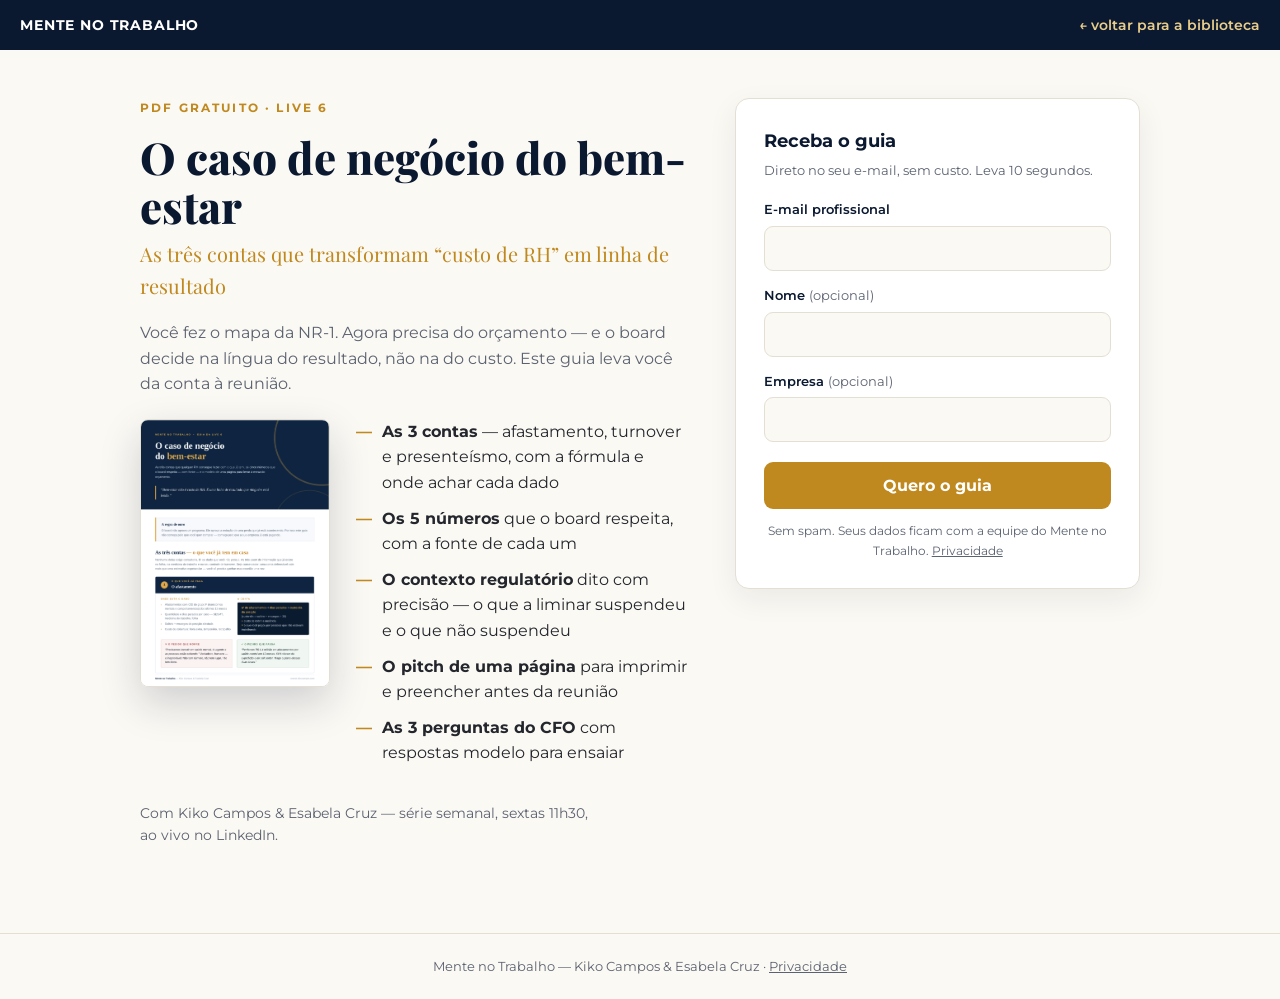
==== captura-caso-de-negocio.html @ 942456e1 "Biblioteca: guia do caso de negocio + trilhas por persona + rastreio por material" ====
<!doctype html>
<html lang="pt-BR">
<head>
<meta charset="utf-8">
<!-- Google Analytics 4 + Consent Mode (LGPD) — ecossistema kikocampos.com -->
<script async src="https://www.googletagmanager.com/gtag/js?id=G-RD1P3CKLSE"></script>
<script>
  window.dataLayer = window.dataLayer || [];
  function gtag(){dataLayer.push(arguments);}
  gtag('js', new Date());
  gtag('consent', 'default', { 'analytics_storage': 'denied' });
  if (document.cookie.indexOf('kc_cookie=accepted') > -1) {
    gtag('consent', 'update', { 'analytics_storage': 'granted' });
  }
  gtag('config', 'G-RD1P3CKLSE', {
    'linker': { 'domains': ['kikocampos.com', 'mente.kikocampos.com', 'jovens.kikocampos.com'] }
  });
</script>
<meta name="viewport" content="width=device-width, initial-scale=1">
<title>O caso de negócio do bem-estar · Mente no Trabalho</title>
<meta name="description" content="As três contas que qualquer RH consegue fazer, os cinco números que o board respeita — com fonte — e o modelo de uma página para levar à mesa do orçamento.">
<meta property="og:title" content="O caso de negócio do bem-estar — as 3 contas que o board respeita">
<meta property="og:description" content="As três contas que qualquer RH consegue fazer com o que já tem, os cinco números com fonte e o pitch de uma página para a reunião de orçamento.">
<meta property="og:image" content="https://mente.kikocampos.com/capa-guia-caso-de-negocio.png">
<meta property="og:url" content="https://mente.kikocampos.com/captura-caso-de-negocio.html">
<link rel="preconnect" href="https://fonts.googleapis.com">
<link rel="preconnect" href="https://fonts.gstatic.com" crossorigin>
<link href="https://fonts.googleapis.com/css2?family=Montserrat:wght@400;600;700&family=Playfair+Display:wght@700;800&display=swap" rel="stylesheet">
<style>
  :root{
    --navy:#0A1830; --navy2:#16294a; --amber:#C0891F; --amber-l:#E9CD8B;
    --paper:#FBF9F4; --ink:#23262C; --grey:#5b6270; --line:#E4DFD3;
  }
  *{margin:0;padding:0;box-sizing:border-box}
  body{background:var(--paper);color:var(--ink);font-family:'Montserrat',-apple-system,Segoe UI,Roboto,sans-serif;line-height:1.6}
  .top{background:var(--navy);color:#fff;padding:14px 20px;display:flex;justify-content:space-between;align-items:center}
  .top a{color:var(--amber-l);text-decoration:none;font-size:14px;font-weight:600}
  .brand{font-weight:700;letter-spacing:.06em;font-size:14px}
  .wrap{max-width:1040px;margin:0 auto;padding:48px 20px 64px;display:grid;grid-template-columns:1.15fr .85fr;gap:48px}
  @media(max-width:820px){.wrap{grid-template-columns:1fr;padding-top:32px}}
  .kicker{color:var(--amber);font-weight:700;font-size:12px;letter-spacing:.18em;text-transform:uppercase;margin-bottom:14px}
  h1{font-family:'Playfair Display',Georgia,serif;font-weight:800;font-size:clamp(30px,4.5vw,44px);line-height:1.12;color:var(--navy);margin-bottom:8px}
  .sub{font-family:'Playfair Display',serif;font-size:20px;color:var(--amber);margin-bottom:18px}
  .desc{color:var(--grey);margin-bottom:22px;max-width:52ch}
  .capa{display:flex;gap:26px;align-items:flex-start;margin-bottom:26px}
  .capa img{width:190px;border-radius:8px;border:1px solid var(--line);box-shadow:0 16px 40px rgba(10,24,48,.18);display:block}
  @media(max-width:520px){.capa{flex-direction:column}.capa img{width:100%;max-width:240px}}
  ul.bene{list-style:none}
  ul.bene li{padding-left:26px;position:relative;margin-bottom:10px;color:var(--ink)}
  ul.bene li::before{content:"—";position:absolute;left:0;color:var(--amber);font-weight:700}
  .card{background:#fff;border:1px solid var(--line);border-radius:14px;padding:28px;box-shadow:0 10px 30px rgba(10,24,48,.07);align-self:start}
  .card h2{font-size:18px;color:var(--navy);margin-bottom:4px}
  .card p.note{font-size:13px;color:var(--grey);margin-bottom:18px}
  label{display:block;font-size:13px;font-weight:600;color:var(--navy);margin:14px 0 6px}
  label span{font-weight:400;color:var(--grey)}
  input{width:100%;padding:12px 14px;border:1px solid var(--line);border-radius:9px;font-family:inherit;font-size:15px;background:var(--paper)}
  input:focus{outline:2px solid var(--amber-l);border-color:var(--amber)}
  button{width:100%;margin-top:20px;padding:14px;border:0;border-radius:9px;background:var(--amber);color:#fff;font-family:inherit;font-weight:700;font-size:16px;cursor:pointer}
  button:hover{filter:brightness(1.06)}
  .priv{font-size:12px;color:var(--grey);margin-top:12px;text-align:center}
  .priv a{color:var(--grey)}
  .success{display:none;text-align:center;padding:10px 0}
  .success h2{font-family:'Playfair Display',serif;color:var(--navy);font-size:24px;margin-bottom:10px}
  .success p{color:var(--grey);margin-bottom:20px}
  .success a.dl{display:inline-block;background:var(--amber);color:#fff;text-decoration:none;font-weight:700;padding:14px 26px;border-radius:9px}
  .success p.nl{font-size:13px;margin-top:18px}
  .success p.nl a{color:var(--amber);font-weight:600}
  footer{border-top:1px solid var(--line);padding:22px 20px;text-align:center;font-size:13px;color:var(--grey)}
</style>
</head>
<body>
<div class="top">
  <span class="brand">MENTE NO TRABALHO</span>
  <a href="index.html#materiais">← voltar para a biblioteca</a>
</div>
<div class="wrap">
  <div>
    <div class="kicker">PDF GRATUITO · LIVE 6</div>
    <h1>O caso de negócio do bem-estar</h1>
    <div class="sub">As três contas que transformam “custo de RH” em linha de resultado</div>
    <p class="desc">Você fez o mapa da NR-1. Agora precisa do orçamento — e o board decide na língua do resultado, não na do custo. Este guia leva você da conta à reunião.</p>
    <div class="capa">
      <img src="capa-guia-caso-de-negocio.png" alt="Capa do guia O caso de negócio do bem-estar">
      <ul class="bene">
        <li><b>As 3 contas</b> — afastamento, turnover e presenteísmo, com a fórmula e onde achar cada dado</li>
        <li><b>Os 5 números</b> que o board respeita, com a fonte de cada um</li>
        <li><b>O contexto regulatório</b> dito com precisão — o que a liminar suspendeu e o que não suspendeu</li>
        <li><b>O pitch de uma página</b> para imprimir e preencher antes da reunião</li>
        <li><b>As 3 perguntas do CFO</b> com respostas modelo para ensaiar</li>
      </ul>
    </div>
    <p class="desc" style="font-size:14px">Com Kiko Campos &amp; Esabela Cruz — série semanal, sextas 11h30, ao vivo no LinkedIn.</p>
  </div>
  <div class="card">
    <div id="formBox">
      <h2>Receba o guia</h2>
      <p class="note">Direto no seu e-mail, sem custo. Leva 10 segundos.</p>
      <form id="capForm" novalidate>
        <label for="email">E-mail profissional</label>
        <input id="email" name="email" type="email" required autocomplete="email">
        <label for="nome">Nome <span>(opcional)</span></label>
        <input id="nome" name="nome" type="text" autocomplete="name">
        <label for="empresa">Empresa <span>(opcional)</span></label>
        <input id="empresa" name="empresa" type="text" autocomplete="organization">
        <button type="submit">Quero o guia</button>
      </form>
      <p class="priv">Sem spam. Seus dados ficam com a equipe do Mente no Trabalho. <a href="https://kikocampos.com/privacidade.html">Privacidade</a></p>
    </div>
    <div class="success" id="successBox">
      <h2>Aqui está o seu guia.</h2>
      <p>Bom uso — e leve para a sua próxima reunião de orçamento.</p>
      <a class="dl" id="dlLink" href="Guia_O_Caso_de_Negocio_do_BemEstar.pdf" download>Baixar o guia (PDF)</a>
      <p class="nl">O aprofundamento semanal chega pela newsletter.<br><a href="https://www.linkedin.com/build-relation/newsletter-follow?entityUrn=6888852094439198720" target="_blank" rel="noopener">Assinar a Humanize-se →</a></p>
    </div>
  </div>
</div>
<footer>Mente no Trabalho — Kiko Campos &amp; Esabela Cruz · <a href="https://kikocampos.com/privacidade.html" style="color:inherit">Privacidade</a></footer>
<script>
  /* ====================================================================
     RASTREIO POR MATERIAL
     MATERIAL = identificador deste material (vai para o GA e, se
     MATERIAL_ENTRY estiver preenchido, também para a planilha).
     Para gravar o material na planilha do Google Forms, basta colar
     abaixo o "entry.XXXXXXX" do campo Material do formulário.
     ==================================================================== */
  var MATERIAL = "caso-de-negocio-bem-estar";
  var MATERIAL_ENTRY = "";   // ex.: "entry.123456789"

  var GFORM = {
    action: "https://docs.google.com/forms/d/e/1FAIpQLSfVjyxgIf_QFjFq6lx_c8Xu4YWGAEGHZ489-Q_BDhUogNTrJw/formResponse",
    nome:    "entry.648302113",
    email:   "entry.1781685496",
    empresa: "entry.913744440"
  };

  function track(nome, extra){
    try{
      var p = { material: MATERIAL };
      if (extra) { for (var k in extra) p[k] = extra[k]; }
      if (typeof gtag === 'function') gtag('event', nome, p);
    }catch(e){}
  }

  track('view_material_page');

  document.getElementById('capForm').addEventListener('submit', function(ev){
    ev.preventDefault();
    var email = document.getElementById('email').value.trim();
    if(!email || email.indexOf('@') < 1){
      var e = document.getElementById('email');
      e.style.borderColor = '#C0891F'; e.focus(); return;
    }
    var body = new URLSearchParams();
    body.append(GFORM.email, email);
    body.append(GFORM.nome, document.getElementById('nome').value.trim());
    body.append(GFORM.empresa, document.getElementById('empresa').value.trim());
    if (MATERIAL_ENTRY.indexOf('entry.') === 0) body.append(MATERIAL_ENTRY, MATERIAL);
    try { fetch(GFORM.action, { method:'POST', mode:'no-cors', keepalive:true, body: body }); } catch(e) {}
    track('lead_material');
    document.getElementById('formBox').style.display = 'none';
    document.getElementById('successBox').style.display = 'block';
  });

  document.getElementById('dlLink').addEventListener('click', function(){ track('download_material'); });
</script>
</body>
</html>
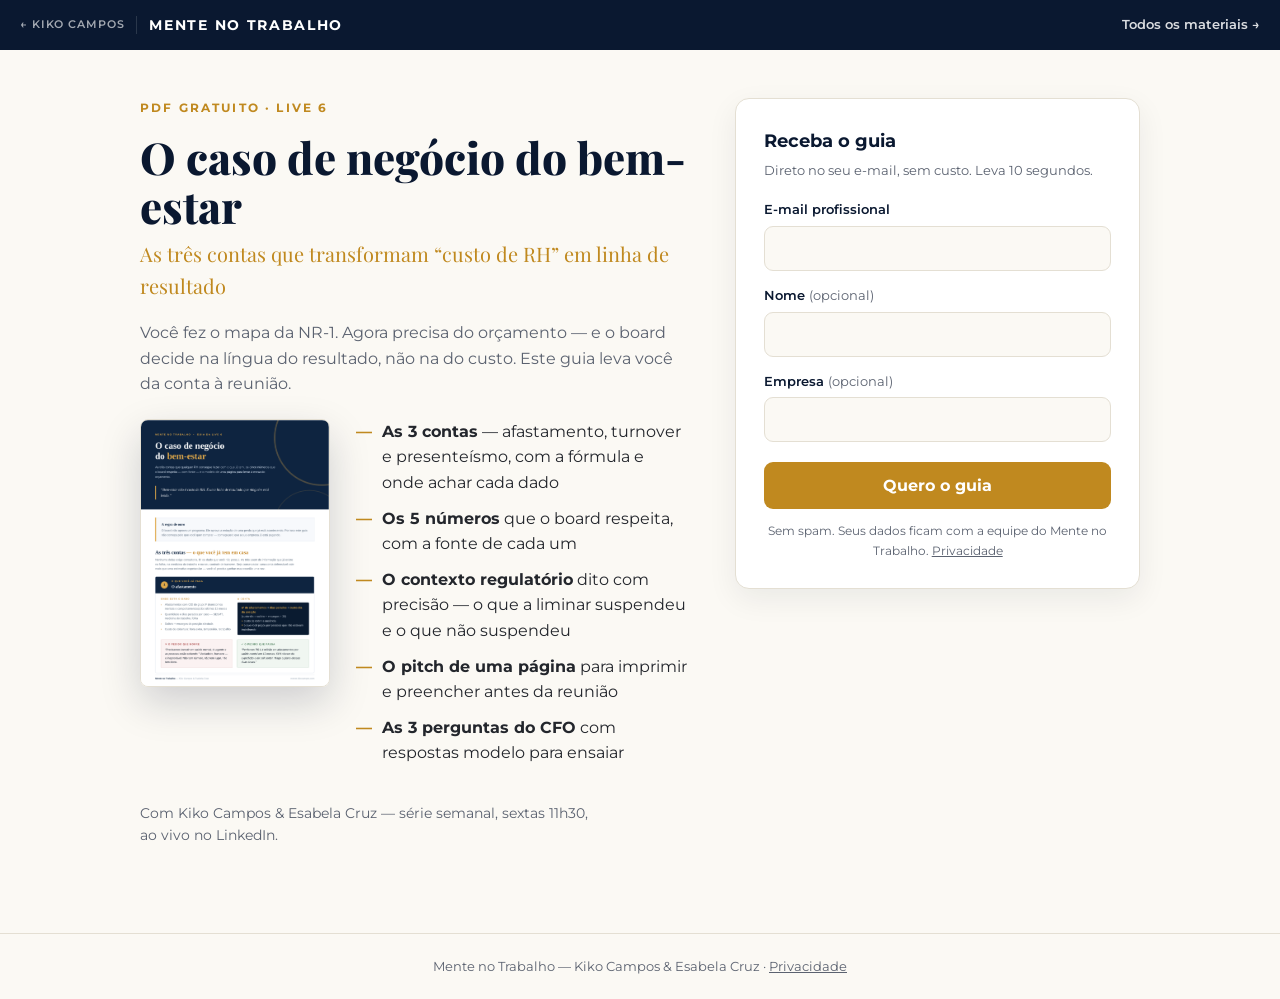
==== commit 397db8ea: "Navegacao de retorno em todas as paginas + telefone real na landing NR-1" ====
--- a/captura-caso-de-negocio.html
+++ b/captura-caso-de-negocio.html
@@ -66,12 +66,28 @@
   .success p.nl{font-size:13px;margin-top:18px}
   .success p.nl a{color:var(--amber);font-weight:600}
   footer{border-top:1px solid var(--line);padding:22px 20px;text-align:center;font-size:13px;color:var(--grey)}
+
+  /* ===== masthead de retorno (padrão do site) ===== */
+  .top{gap:12px;flex-wrap:wrap}
+  .top .top-l{display:flex;align-items:center;gap:12px;min-width:0}
+  .top a{color:#fff;text-decoration:none}
+  .top .parent{font-size:11px;letter-spacing:.08em;text-transform:uppercase;opacity:.62;
+    padding-right:12px;border-right:1px solid rgba(255,255,255,.22);white-space:nowrap}
+  .top .parent:hover{opacity:1}
+  .top a.brand{font-weight:700;letter-spacing:.12em;color:#fff}
+  .top .back{font-size:12.5px;opacity:.85;white-space:nowrap}
+  .top .back:hover{opacity:1;text-decoration:underline}
+  @media(max-width:520px){.top .parent{font-size:10px}.top .back{font-size:11.5px}}
+
 </style>
 </head>
 <body>
 <div class="top">
-  <span class="brand">MENTE NO TRABALHO</span>
-  <a href="index.html#materiais">← voltar para a biblioteca</a>
+  <div class="top-l">
+    <a class="parent" href="https://kikocampos.com">&larr; kiko campos</a>
+    <a class="brand" href="index.html">MENTE NO TRABALHO</a>
+  </div>
+  <a class="back" href="index.html#materiais">Todos os materiais &rarr;</a>
 </div>
 <div class="wrap">
   <div>
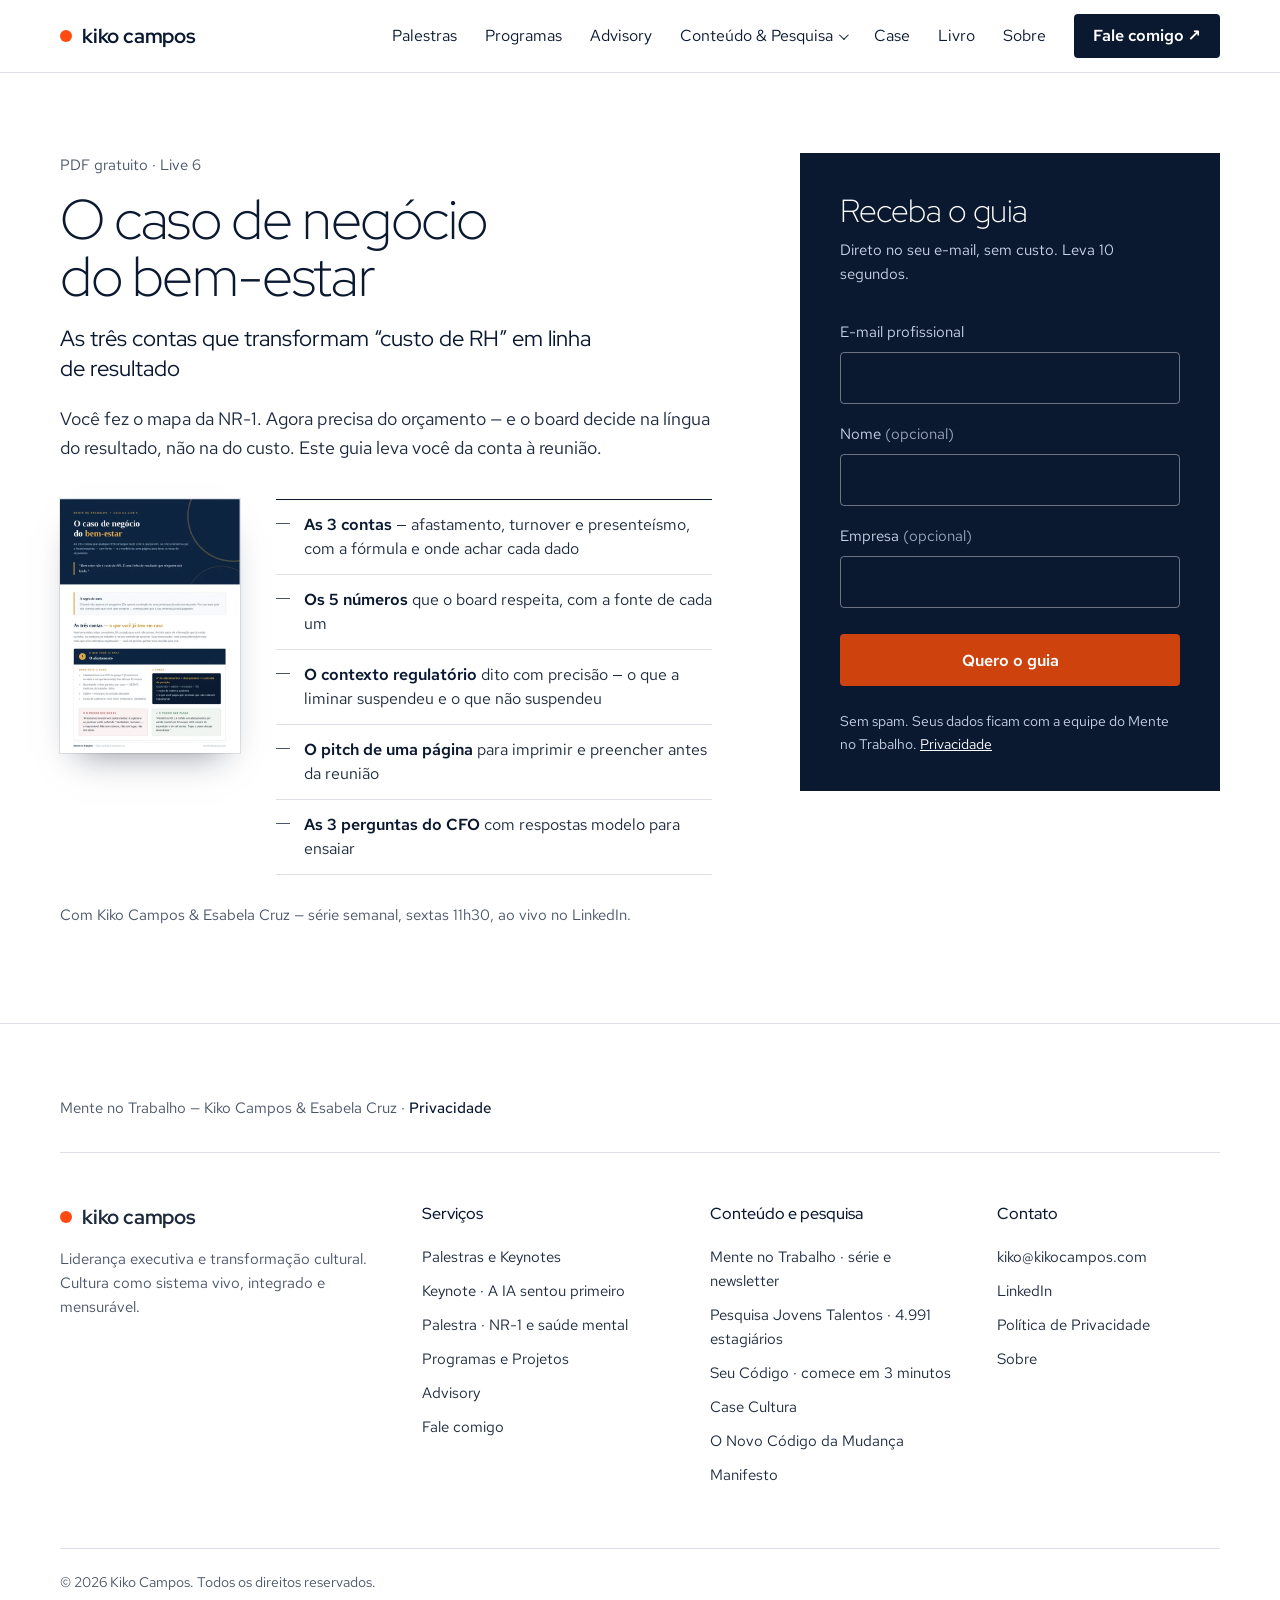
==== commit 5f484d45: "Redesenho v5: identidade visual de kikocampos.com em mente-no-trabalho - Mesmo padrão visual do site" ====
--- a/captura-caso-de-negocio.html
+++ b/captura-caso-de-negocio.html
@@ -2,6 +2,7 @@
 <html lang="pt-BR">
 <head>
 <meta charset="utf-8">
+<meta name="viewport" content="width=device-width, initial-scale=1">
 <!-- Google Analytics 4 + Consent Mode (LGPD) — ecossistema kikocampos.com -->
 <script async src="https://www.googletagmanager.com/gtag/js?id=G-RD1P3CKLSE"></script>
 <script>
@@ -16,87 +17,48 @@
     'linker': { 'domains': ['kikocampos.com', 'mente.kikocampos.com', 'jovens.kikocampos.com'] }
   });
 </script>
-<meta name="viewport" content="width=device-width, initial-scale=1">
 <title>O caso de negócio do bem-estar · Mente no Trabalho</title>
 <meta name="description" content="As três contas que qualquer RH consegue fazer, os cinco números que o board respeita — com fonte — e o modelo de uma página para levar à mesa do orçamento.">
 <meta property="og:title" content="O caso de negócio do bem-estar — as 3 contas que o board respeita">
 <meta property="og:description" content="As três contas que qualquer RH consegue fazer com o que já tem, os cinco números com fonte e o pitch de uma página para a reunião de orçamento.">
 <meta property="og:image" content="https://mente.kikocampos.com/capa-guia-caso-de-negocio.png">
 <meta property="og:url" content="https://mente.kikocampos.com/captura-caso-de-negocio.html">
+<link rel="icon" type="image/png" sizes="32x32" href="favicon-32.png">
 <link rel="preconnect" href="https://fonts.googleapis.com">
 <link rel="preconnect" href="https://fonts.gstatic.com" crossorigin>
-<link href="https://fonts.googleapis.com/css2?family=Montserrat:wght@400;600;700&family=Playfair+Display:wght@700;800&display=swap" rel="stylesheet">
-<style>
-  :root{
-    --navy:#0A1830; --navy2:#16294a; --amber:#C0891F; --amber-l:#E9CD8B;
-    --paper:#FBF9F4; --ink:#23262C; --grey:#5b6270; --line:#E4DFD3;
-  }
-  *{margin:0;padding:0;box-sizing:border-box}
-  body{background:var(--paper);color:var(--ink);font-family:'Montserrat',-apple-system,Segoe UI,Roboto,sans-serif;line-height:1.6}
-  .top{background:var(--navy);color:#fff;padding:14px 20px;display:flex;justify-content:space-between;align-items:center}
-  .top a{color:var(--amber-l);text-decoration:none;font-size:14px;font-weight:600}
-  .brand{font-weight:700;letter-spacing:.06em;font-size:14px}
-  .wrap{max-width:1040px;margin:0 auto;padding:48px 20px 64px;display:grid;grid-template-columns:1.15fr .85fr;gap:48px}
-  @media(max-width:820px){.wrap{grid-template-columns:1fr;padding-top:32px}}
-  .kicker{color:var(--amber);font-weight:700;font-size:12px;letter-spacing:.18em;text-transform:uppercase;margin-bottom:14px}
-  h1{font-family:'Playfair Display',Georgia,serif;font-weight:800;font-size:clamp(30px,4.5vw,44px);line-height:1.12;color:var(--navy);margin-bottom:8px}
-  .sub{font-family:'Playfair Display',serif;font-size:20px;color:var(--amber);margin-bottom:18px}
-  .desc{color:var(--grey);margin-bottom:22px;max-width:52ch}
-  .capa{display:flex;gap:26px;align-items:flex-start;margin-bottom:26px}
-  .capa img{width:190px;border-radius:8px;border:1px solid var(--line);box-shadow:0 16px 40px rgba(10,24,48,.18);display:block}
-  @media(max-width:520px){.capa{flex-direction:column}.capa img{width:100%;max-width:240px}}
-  ul.bene{list-style:none}
-  ul.bene li{padding-left:26px;position:relative;margin-bottom:10px;color:var(--ink)}
-  ul.bene li::before{content:"—";position:absolute;left:0;color:var(--amber);font-weight:700}
-  .card{background:#fff;border:1px solid var(--line);border-radius:14px;padding:28px;box-shadow:0 10px 30px rgba(10,24,48,.07);align-self:start}
-  .card h2{font-size:18px;color:var(--navy);margin-bottom:4px}
-  .card p.note{font-size:13px;color:var(--grey);margin-bottom:18px}
-  label{display:block;font-size:13px;font-weight:600;color:var(--navy);margin:14px 0 6px}
-  label span{font-weight:400;color:var(--grey)}
-  input{width:100%;padding:12px 14px;border:1px solid var(--line);border-radius:9px;font-family:inherit;font-size:15px;background:var(--paper)}
-  input:focus{outline:2px solid var(--amber-l);border-color:var(--amber)}
-  button{width:100%;margin-top:20px;padding:14px;border:0;border-radius:9px;background:var(--amber);color:#fff;font-family:inherit;font-weight:700;font-size:16px;cursor:pointer}
-  button:hover{filter:brightness(1.06)}
-  .priv{font-size:12px;color:var(--grey);margin-top:12px;text-align:center}
-  .priv a{color:var(--grey)}
-  .success{display:none;text-align:center;padding:10px 0}
-  .success h2{font-family:'Playfair Display',serif;color:var(--navy);font-size:24px;margin-bottom:10px}
-  .success p{color:var(--grey);margin-bottom:20px}
-  .success a.dl{display:inline-block;background:var(--amber);color:#fff;text-decoration:none;font-weight:700;padding:14px 26px;border-radius:9px}
-  .success p.nl{font-size:13px;margin-top:18px}
-  .success p.nl a{color:var(--amber);font-weight:600}
-  footer{border-top:1px solid var(--line);padding:22px 20px;text-align:center;font-size:13px;color:var(--grey)}
+<link href="https://fonts.googleapis.com/css2?family=Red+Hat+Display:wght@300;400;500;700&family=Red+Hat+Text:wght@400;500;600&display=swap" rel="stylesheet">
+<link rel="stylesheet" href="assets/site.css">
+<link rel="stylesheet" href="assets/mente.css">
+</head>
+<body class="m-cap">
+<aside class="rail" aria-hidden="true">
+  <span class="dot"></span>
+  <span class="rt"><b>Kiko Campos</b> — Cultura vira comportamento. Comportamento vira resultado.</span>
+  <span class="rt">kikocampos.com</span>
+</aside>
 
-  /* ===== masthead de retorno (padrão do site) ===== */
-  .top{gap:12px;flex-wrap:wrap}
-  .top .top-l{display:flex;align-items:center;gap:12px;min-width:0}
-  .top a{color:#fff;text-decoration:none}
-  .top .parent{font-size:11px;letter-spacing:.08em;text-transform:uppercase;opacity:.62;
-    padding-right:12px;border-right:1px solid rgba(255,255,255,.22);white-space:nowrap}
-  .top .parent:hover{opacity:1}
-  .top a.brand{font-weight:700;letter-spacing:.12em;color:#fff}
-  .top .back{font-size:12.5px;opacity:.85;white-space:nowrap}
-  .top .back:hover{opacity:1;text-decoration:underline}
-  @media(max-width:520px){.top .parent{font-size:10px}.top .back{font-size:11.5px}}
+<nav><div class="wrap navin">
+  <a class="brand" href="https://kikocampos.com/index.html"><span class="dot"></span>kiko campos</a>
+  <button class="navtoggle" type="button" aria-label="Abrir menu" aria-expanded="false" onclick="var o=document.body.classList.toggle('navopen');this.setAttribute('aria-expanded',o)">☰</button>
+  <div class="links">
+    <a href="https://kikocampos.com/palestras.html">Palestras</a><a href="https://kikocampos.com/programas.html">Programas</a><a href="https://kikocampos.com/advisory.html">Advisory</a><div class="dd"><button type="button" aria-haspopup="true" onclick="this.parentNode.classList.toggle('open')">Conteúdo &amp; Pesquisa</button><div class="menu"><a href="https://mente.kikocampos.com" aria-current="page">Mente no Trabalho<small>Série semanal e newsletter</small></a><a href="https://jovens.kikocampos.com">Pesquisa Jovens Talentos<small>4.991 estagiários ouvidos no Brasil</small></a><a href="https://kikocampos.com/seucodigo/index.html">Seu Código<small>Comece em 3 minutos</small></a><a href="https://kikocampos.com/manifesto.html">Manifesto</a></div></div><a href="https://kikocampos.com/cultura-como-sistema/index.html">Case</a><a href="https://kikocampos.com/livro.html">Livro</a><a href="https://kikocampos.com/sobre.html">Sobre</a>
+    <a class="btn btn-n" href="https://kikocampos.com/index.html#contato">Fale comigo&nbsp;↗</a>
+  </div>
+</div></nav>
+<div class="mbar"><div class="wrap mbar-in">
+  <a class="mbrand" href="index.html">Mente no Trabalho <span>· série com Kiko Campos &amp; Esabela Cruz</span></a>
+  <div class="mlinks"><a href="index.html#ultima">Última live</a><a href="index.html#lives">Acervo</a><a href="index.html#clipes">Clipes</a><a href="index.html#materiais" aria-current="page">Biblioteca</a><a href="captura-workbook-temporada1.html">Workbook</a><a class="mnl" href="https://www.linkedin.com/build-relation/newsletter-follow?entityUrn=6888852094439198720" target="_blank" rel="noopener">Inscrever na newsletter&nbsp;↗</a></div>
+</div></div>
 
-</style>
-</head>
-<body>
-<div class="top">
-  <div class="top-l">
-    <a class="parent" href="https://kikocampos.com">&larr; kiko campos</a>
-    <a class="brand" href="index.html">MENTE NO TRABALHO</a>
-  </div>
-  <a class="back" href="index.html#materiais">Todos os materiais &rarr;</a>
-</div>
-<div class="wrap">
-  <div>
-    <div class="kicker">PDF GRATUITO · LIVE 6</div>
-    <h1>O caso de negócio do bem-estar</h1>
+<main>
+<section class="capg"><div class="wrap"><div class="grid">
+  <div class="cap-l">
+    <span class="label">PDF gratuito · Live 6</span>
+    <h1>O caso de negócio do <span class="nowrap">bem-estar</span></h1>
     <div class="sub">As três contas que transformam “custo de RH” em linha de resultado</div>
     <p class="desc">Você fez o mapa da NR-1. Agora precisa do orçamento — e o board decide na língua do resultado, não na do custo. Este guia leva você da conta à reunião.</p>
     <div class="capa">
-      <img src="capa-guia-caso-de-negocio.png" alt="Capa do guia O caso de negócio do bem-estar">
+      <img width="911" height="1288" src="capa-guia-caso-de-negocio.webp" srcset="capa-guia-caso-de-negocio-800.webp 800w, capa-guia-caso-de-negocio.webp 911w" sizes="(max-width:900px) 100vw, 50vw" alt="Capa do guia O caso de negócio do bem-estar">
       <ul class="bene">
         <li><b>As 3 contas</b> — afastamento, turnover e presenteísmo, com a fórmula e onde achar cada dado</li>
         <li><b>Os 5 números</b> que o board respeita, com a fonte de cada um</li>
@@ -105,32 +67,49 @@
         <li><b>As 3 perguntas do CFO</b> com respostas modelo para ensaiar</li>
       </ul>
     </div>
-    <p class="desc" style="font-size:14px">Com Kiko Campos &amp; Esabela Cruz — série semanal, sextas 11h30, ao vivo no LinkedIn.</p>
+    <p class="desc small">Com Kiko Campos &amp; Esabela Cruz — série semanal, sextas 11h30, ao vivo no LinkedIn.</p>
   </div>
-  <div class="card">
+  <aside class="cap-card">
     <div id="formBox">
       <h2>Receba o guia</h2>
       <p class="note">Direto no seu e-mail, sem custo. Leva 10 segundos.</p>
-      <form id="capForm" novalidate>
+      <form data-live="1" id="capForm" novalidate>
         <label for="email">E-mail profissional</label>
         <input id="email" name="email" type="email" required autocomplete="email">
         <label for="nome">Nome <span>(opcional)</span></label>
         <input id="nome" name="nome" type="text" autocomplete="name">
         <label for="empresa">Empresa <span>(opcional)</span></label>
         <input id="empresa" name="empresa" type="text" autocomplete="organization">
-        <button type="submit">Quero o guia</button>
+        <button class="btn btn-p" type="submit">Quero o guia</button>
+      <div data-msg></div>
       </form>
       <p class="priv">Sem spam. Seus dados ficam com a equipe do Mente no Trabalho. <a href="https://kikocampos.com/privacidade.html">Privacidade</a></p>
     </div>
     <div class="success" id="successBox">
       <h2>Aqui está o seu guia.</h2>
       <p>Bom uso — e leve para a sua próxima reunião de orçamento.</p>
-      <a class="dl" id="dlLink" href="Guia_O_Caso_de_Negocio_do_BemEstar.pdf" download>Baixar o guia (PDF)</a>
-      <p class="nl">O aprofundamento semanal chega pela newsletter.<br><a href="https://www.linkedin.com/build-relation/newsletter-follow?entityUrn=6888852094439198720" target="_blank" rel="noopener">Assinar a Humanize-se →</a></p>
+      <a class="btn btn-p dl" id="dlLink" href="Guia_O_Caso_de_Negocio_do_BemEstar.pdf" download>Baixar o guia (PDF)</a>
+      <p class="nl">O aprofundamento semanal chega pela newsletter.<br><a href="https://www.linkedin.com/build-relation/newsletter-follow?entityUrn=6888852094439198720" target="_blank" rel="noopener">Assinar a Humanize-se&nbsp;↗</a></p>
     </div>
+  </aside>
+</div></div></section>
+</main>
+<footer id="ecossistema"><div class="wrap">
+  <div class="mfoot">Mente no Trabalho — Kiko Campos &amp; Esabela Cruz · <a href="https://kikocampos.com/privacidade.html" >Privacidade</a></div>
+  <div class="footgrid">
+    <div class="fcol"><a class="brand" href="https://kikocampos.com/index.html" style="padding:0"><span class="dot"></span>kiko campos</a>
+      <p>Liderança executiva e transformação cultural. Cultura como sistema vivo, integrado e mensurável.</p></div>
+    <div class="fcol"><div class="fh">Serviços</div>
+      <a href="https://kikocampos.com/palestras.html">Palestras e Keynotes</a><a href="https://kikocampos.com/keynote-ia.html">Keynote · A IA sentou primeiro</a><a href="https://kikocampos.com/palestras/nr-1/index.html">Palestra · NR-1 e saúde mental</a><a href="https://kikocampos.com/programas.html">Programas e Projetos</a><a href="https://kikocampos.com/advisory.html">Advisory</a><a href="https://kikocampos.com/index.html#contato">Fale comigo</a></div>
+    <div class="fcol"><div class="fh">Conteúdo e pesquisa</div>
+      <a href="https://mente.kikocampos.com">Mente no Trabalho · série e newsletter</a><a href="https://jovens.kikocampos.com">Pesquisa Jovens Talentos · 4.991 estagiários</a><a href="https://kikocampos.com/seucodigo/index.html">Seu Código · comece em 3 minutos</a><a href="https://kikocampos.com/cultura-como-sistema/index.html">Case Cultura</a><a href="https://kikocampos.com/livro.html">O Novo Código da Mudança</a><a href="https://kikocampos.com/manifesto.html">Manifesto</a></div>
+    <div class="fcol"><div class="fh">Contato</div>
+      <a href="mailto:kiko@kikocampos.com">kiko@kikocampos.com</a><a href="https://www.linkedin.com/in/kikocampos">LinkedIn</a><a href="https://kikocampos.com/privacidade.html">Política de Privacidade</a><a href="https://kikocampos.com/sobre.html">Sobre</a></div>
   </div>
-</div>
-<footer>Mente no Trabalho — Kiko Campos &amp; Esabela Cruz · <a href="https://kikocampos.com/privacidade.html" style="color:inherit">Privacidade</a></footer>
+  <div class="fbase">© 2026 Kiko Campos. Todos os direitos reservados.</div>
+</div></footer>
+<script src="assets/site.js"></script>
+
 <script>
   /* ====================================================================
      RASTREIO POR MATERIAL
@@ -164,7 +143,7 @@
     var email = document.getElementById('email').value.trim();
     if(!email || email.indexOf('@') < 1){
       var e = document.getElementById('email');
-      e.style.borderColor = '#C0891F'; e.focus(); return;
+      e.style.borderColor = '#FF4A12'; e.focus(); return;
     }
     var body = new URLSearchParams();
     body.append(GFORM.email, email);
--- a/assets/site.css
+++ b/assets/site.css
@@ -0,0 +1,444 @@
+:root{
+  --paper:#FFFFFF; --white:#FFFFFF; --ink:#0A1830; --text:#1E2A3D; --slate:#4A5568; --line:#DDE1E7; --line-dark:rgba(255,255,255,.22);
+  --orange:#CE420D; --orange-hover:#A9360A; --dot:#FF4A12; --on-navy:#C9D4E6;
+  --stamp-bg:#F5EFE6; --ink-2:#1C2C4A; --stamp:#C98A4B;
+  --display:"Red Hat Display",system-ui,sans-serif; --body:"Red Hat Text",system-ui,sans-serif;
+  --maxw:1240px; --gut:40px; --rail:0px;
+}
+*{box-sizing:border-box}
+html{scroll-behavior:smooth}
+body{margin:0;background:var(--paper);color:var(--text);font-family:var(--body);font-size:18px;line-height:1.6;-webkit-font-smoothing:antialiased}
+img{display:block;max-width:100%;height:auto}
+a{color:inherit}
+button,input,select,textarea{font-family:inherit;font-size:inherit}
+.wrap{max-width:var(--maxw);margin:0 auto;padding:0 var(--gut)}
+h1,h2,h3{font-family:var(--display);color:var(--ink);margin:0;font-weight:400;letter-spacing:-.01em}
+h1{font-weight:300;font-size:clamp(2.75rem,5.4vw,5rem);line-height:1.02;letter-spacing:-.025em}
+h2{font-size:clamp(2rem,3.2vw,2.75rem);line-height:1.1;letter-spacing:-.015em}
+.label{display:block;font-size:.9375rem;color:var(--slate);margin-bottom:14px}
+.accent{color:var(--orange)}
+.lead{font-size:1.25rem;line-height:1.55;color:var(--text);max-width:34ch}
+.muted{color:var(--slate)}
+
+/* trilho editorial (título rodado na margem) */
+.rail{display:none}
+@media(min-width:1360px){
+  :root{--rail:64px}
+  body{padding-left:var(--rail)}
+  .rail{display:flex;position:fixed;left:0;top:0;bottom:0;width:var(--rail);border-right:1px solid var(--line);background:var(--paper);z-index:40;flex-direction:column;align-items:center;justify-content:space-between;padding:26px 0}
+  .rail .rt{writing-mode:vertical-rl;transform:rotate(180deg);font-family:var(--display);font-size:.875rem;letter-spacing:.04em;color:var(--slate);white-space:nowrap}
+  .rail .rt b{color:var(--ink);font-weight:500}
+  .rail .dot{width:12px;height:12px;border-radius:50%;background:var(--dot)}
+}
+
+/* navegação */
+nav{position:sticky;top:0;z-index:30;background:rgba(255,255,255,.96);backdrop-filter:saturate(1.2) blur(6px);border-bottom:1px solid var(--line)}
+.navin{display:flex;align-items:center;justify-content:space-between;height:72px;gap:24px}
+.brand{display:flex;align-items:center;gap:10px;font-family:var(--display);font-weight:700;font-size:1.25rem;color:var(--ink);text-decoration:none;letter-spacing:-.01em}
+.brand .dot{width:12px;height:12px;border-radius:50%;background:var(--dot)}
+.links{display:flex;align-items:center;gap:28px;font-size:1rem}
+.links a{text-decoration:none;color:var(--ink)}
+.links a:hover{color:var(--orange)}
+.links a.btn,.links a.btn:hover{color:#fff}
+.navtoggle{display:none;background:none;border:1px solid var(--ink);border-radius:4px;width:44px;height:44px;color:var(--ink);cursor:pointer}
+
+/* botões */
+.btn{display:inline-flex;align-items:center;gap:10px;min-height:52px;padding:0 26px;border-radius:4px;font-weight:600;font-size:1rem;text-decoration:none;border:1px solid transparent;cursor:pointer;transition:background .15s,color .15s}
+.btn-p{background:var(--orange);color:#fff}
+.btn-p:hover{background:var(--orange-hover)}
+.btn-n{background:var(--ink);color:#fff;min-height:44px;padding:0 18px}
+.btn-n:hover{background:var(--ink-2)}
+.lnk{font-weight:600;text-decoration:none;color:var(--ink);border-bottom:1px solid var(--ink);padding-bottom:2px}
+.lnk:hover{color:var(--orange);border-color:var(--orange)}
+.ctas{display:flex;flex-wrap:wrap;align-items:center;gap:18px 30px;margin-top:34px}
+
+/* seções */
+section{position:relative}
+.sec{padding:96px 0}
+.sechead{display:grid;grid-template-columns:1.3fr .7fr;gap:48px;align-items:end;margin-bottom:56px}
+.sechead p{margin:0;color:var(--slate);font-size:1.0625rem}
+
+/* 1 · hero */
+.hero{padding:88px 0 72px}
+.hero .grid{display:grid;grid-template-columns:1.12fr .88fr;gap:64px;align-items:center}
+.hero .lead{margin:28px 0 0}
+.tagline{margin:30px 0 0;font-size:.9375rem;color:var(--slate)}
+.disc{position:relative;max-width:500px;justify-self:end;width:100%}
+.disc .ph{aspect-ratio:1;border-radius:50%;overflow:hidden;background:var(--line)}
+.disc .ph img{width:100%;height:100%;object-fit:cover;object-position:50% 22%}
+.disc .dot{position:absolute;right:6%;bottom:8%;width:13%;aspect-ratio:1;border-radius:50%;background:var(--dot)}
+.disc figcaption{margin-top:18px;font-size:.9375rem;color:var(--slate);text-align:center}
+.recog{display:grid;grid-template-columns:repeat(3,1fr);border-top:1px solid var(--ink);margin-top:80px}
+.recog>div{padding:22px 24px 0 0;border-right:1px solid var(--line);margin-right:24px}
+.recog>div:last-child{border-right:none}
+.recog .y{font-size:.9375rem;color:var(--slate);line-height:1}
+.recog .n{margin-top:10px;font-family:var(--display);font-size:1.5rem;font-weight:400;line-height:1.2;color:var(--ink)}
+
+/* 2 · prova (número-herói) */
+.prova{background:var(--white);overflow:hidden}
+.prova .grid{display:grid;grid-template-columns:1fr 38%;min-height:680px}
+.prova .txt{padding:112px 64px 112px 0}
+.hero-num{font-family:var(--display);font-weight:300;font-size:clamp(5.5rem,11vw,9.5rem);line-height:.9;letter-spacing:-.04em;color:var(--orange);margin:40px 0 0}
+.hero-num-sub{font-size:1.375rem;color:var(--ink);margin:14px 0 0;max-width:28ch}
+.hero-num-sub b{font-weight:600}
+.nums{display:grid;grid-template-columns:repeat(3,1fr);margin-top:64px;border-top:1px solid var(--ink)}
+.nums>div{padding:22px 24px 0 0}
+.nums>div+div{border-left:1px solid var(--line);padding-left:24px}
+.nums .n{font-family:var(--display);font-weight:300;font-size:clamp(2.5rem,4vw,3.5rem);line-height:1;color:var(--ink);letter-spacing:-.02em}
+.nums .c{margin-top:10px;font-size:1rem;color:var(--slate);line-height:1.45}
+.bleed-r{position:relative}
+.bleed-r img{position:absolute;inset:0;width:100%;height:100%;object-fit:cover}
+.prova .bleed-r{margin-right:calc(-1 * (100vw - var(--rail) - min(var(--maxw), 100vw - var(--rail))) / 2 - var(--gut))}
+.prova .bleed-r img{object-position:30% 50%}
+
+/* 3 · cases */
+.band{aspect-ratio:21/7;overflow:hidden;margin-bottom:14px}
+.band img{width:100%;height:100%;object-fit:cover;object-position:50% 60%}
+.credit{font-size:.875rem;color:var(--slate);margin:0 0 64px}
+.cases{display:grid;grid-template-columns:1fr 1fr}
+.case{padding-right:56px}
+.case+.case{border-left:1px solid var(--line);padding:0 0 0 56px}
+.case .k{font-size:.9375rem;color:var(--slate)}
+.case .big{font-family:var(--display);font-weight:300;font-size:clamp(3.5rem,6.5vw,5.5rem);line-height:.95;letter-spacing:-.03em;color:var(--ink);margin:14px 0 10px}
+.case .big.accent{color:var(--orange)}
+.case .sub{font-size:1.0625rem;color:var(--ink);margin:0 0 22px}
+.case h3{font-size:1.5rem;font-weight:500;line-height:1.25}
+.case p{margin:14px 0 0;color:var(--text)}
+
+/* 4 · virada (navy) */
+.virada{background:var(--ink);color:#fff;overflow:hidden}
+.virada .grid{display:grid;grid-template-columns:1fr 46%;min-height:640px}
+.virada .txt{padding:112px 64px 112px 0;align-self:center}
+.virada .label{color:var(--on-navy)}
+.virada blockquote{margin:0;font-family:var(--display);font-weight:300;font-size:clamp(2.25rem,4vw,3.6rem);line-height:1.1;letter-spacing:-.02em;color:#fff;max-width:17ch}
+.virada hr{border:none;border-top:1px solid rgba(255,255,255,.6);width:96px;margin:36px 0}
+.virada p{margin:0;font-weight:600;font-size:1.25rem;line-height:1.5;max-width:36ch;color:#fff}
+.virada .lnk{color:#fff;border-color:#fff;display:inline-block;margin-top:34px}
+.virada .lnk:hover{color:var(--dot);border-color:var(--dot)}
+.virada .bleed-r{margin-right:calc(-1 * (100vw - var(--rail) - min(var(--maxw), 100vw - var(--rail))) / 2 - var(--gut))}
+.virada .bleed-r img{object-position:60% 50%}
+
+/* 5 · método (meia-face + continuum) */
+.metodo .grid{display:grid;grid-template-columns:42% 1fr;gap:72px;align-items:center}
+.bleed-l{position:relative;align-self:stretch;min-height:640px;margin-left:calc(-1 * (100vw - var(--rail) - min(var(--maxw), 100vw - var(--rail))) / 2 - var(--gut))}
+.bleed-l img{position:absolute;inset:0;width:100%;height:100%;object-fit:cover;object-position:60% 30%}
+.metodo .sec{padding:0}
+.metodo{padding:96px 0}
+.metodo .dek{margin:24px 0 0;max-width:46ch}
+.continuum{position:relative;display:grid;grid-template-columns:repeat(3,1fr);margin:52px 0 0;padding-top:34px}
+.continuum::before{content:"";position:absolute;left:11px;right:calc(33.333% - 11px);top:11px;border-top:2px dotted var(--slate)}
+.continuum div{position:relative}
+.continuum i{position:absolute;top:-34px;left:0;width:22px;height:22px;border-radius:50%;background:var(--white);border:2px solid var(--slate);box-sizing:border-box}
+.continuum div:nth-child(2) i{background:var(--slate);border-color:var(--slate)}
+.continuum div:nth-child(3) i{background:var(--dot);border-color:var(--dot)}
+.continuum span{font-family:var(--display);font-size:1.5rem;color:var(--ink)}
+.bookline{display:flex;gap:26px;align-items:center;margin-top:52px;padding-top:28px;border-top:1px solid var(--line)}
+.bookline img{width:96px;border-radius:2px;box-shadow:0 0 0 1px rgba(10,24,48,.1),0 10px 22px -12px rgba(10,24,48,.4)}
+.bookline .note{font-size:.9375rem;color:var(--slate);margin:12px 0 0}
+
+/* 6 · portas */
+.portas{background:var(--white)}
+.doors{display:grid;grid-template-columns:repeat(4,minmax(0,1fr));column-gap:48px;border-top:1px solid var(--ink)}
+.door{padding:28px 0 0;display:flex;flex-direction:column;position:relative}
+.door+.door::before{content:"";position:absolute;left:-24px;top:0;bottom:0;border-left:1px solid var(--line)}
+.door .ph{width:100%}
+.door .ph{aspect-ratio:4/5;overflow:hidden;margin-bottom:24px}
+.door .ph img{width:100%;height:100%;object-fit:cover}
+.door .num{font-family:var(--display);font-size:1rem;color:var(--slate)}
+.door .k{font-size:.9375rem;color:var(--slate);margin-top:2px}
+.door h3{font-size:1.5rem;font-weight:500;line-height:1.2;margin:10px 0 12px}
+.door p{margin:0 0 24px;font-size:1rem;line-height:1.55;flex:1}
+.door .lnk{align-self:flex-start;white-space:nowrap;font-size:.9375rem}
+.stamp{position:absolute;right:var(--gut);top:-70px;width:168px;height:168px}
+.portas .wrap{position:relative}
+
+/* 7 · clientes */
+.clientes{padding:72px 0}
+.clientes .row{display:grid;grid-template-columns:260px 1fr;gap:40px;border-top:1px solid var(--line);border-bottom:1px solid var(--line);padding:34px 0;align-items:center}
+.clientes .names{display:flex;flex-wrap:wrap;gap:12px 40px;font-family:var(--display);font-weight:500;font-size:1.375rem;color:var(--ink)}
+
+/* 8 · contato (navy) */
+.contato{background:var(--ink);color:#fff;overflow:hidden}
+.contato .grid{display:grid;grid-template-columns:34% 1fr;gap:72px;min-height:700px}
+.contato .bleed-l{min-height:auto}
+.contato .bleed-l img{object-position:45% 25%}
+.contato .txt{padding:104px 0}
+.contato .label{color:var(--on-navy)}
+.contato h2{color:#fff;font-weight:300;font-size:clamp(2.25rem,3.6vw,3.1rem);max-width:20ch}
+.contato .dek{color:var(--on-navy);margin:20px 0 0;max-width:52ch}
+.contato .small{color:var(--on-navy);font-size:.9375rem;margin:16px 0 0}
+.contato .small a{color:#fff;font-weight:600;text-decoration:none;border-bottom:1px solid rgba(255,255,255,.5)}
+.form{margin-top:40px;display:grid;gap:18px;max-width:640px}
+.frow{display:grid;grid-template-columns:1fr 1fr;gap:16px}
+.fld{display:flex;flex-direction:column;gap:8px}
+.fld label{font-size:.9375rem;color:var(--on-navy)}
+.fld label i{font-style:normal;opacity:.75}
+.fld input,.fld select,.fld textarea{background:transparent;border:1px solid rgba(255,255,255,.4);border-radius:4px;color:#fff;padding:14px 16px;min-height:52px}
+.fld select option{color:var(--ink)}
+.fld input::placeholder,.fld textarea::placeholder{color:#9FB0CB}
+.fld input:focus,.fld select:focus,.fld textarea:focus{outline:2px solid var(--dot);outline-offset:1px}
+.form .btn{justify-self:start}
+#formMsg{color:var(--on-navy);font-size:.9375rem;min-height:1.4em}
+
+/* rodapé */
+footer{padding:72px 0 40px}
+.footgrid{display:grid;grid-template-columns:1.3fr 1fr 1fr .9fr;gap:40px}
+.fcol .fh{font-family:var(--display);font-weight:500;color:var(--ink);font-size:1rem;margin-bottom:14px}
+.fcol a{display:block;text-decoration:none;color:var(--text);font-size:.9375rem;padding:5px 0}
+.fcol a:hover{color:var(--orange)}
+.fcol a.brand{display:flex;font-size:1.25rem}
+.fcol p{color:var(--slate);font-size:.9375rem;max-width:36ch;margin:14px 0 0}
+.fbase{margin-top:56px;padding-top:22px;border-top:1px solid var(--line);font-size:.875rem;color:var(--slate)}
+
+/* responsivo */
+@media(max-width:1080px){
+  .links{gap:20px;font-size:.9375rem}
+  .doors{grid-template-columns:1fr 1fr}
+  .doors{grid-template-columns:repeat(2,minmax(0,1fr))}.door:nth-child(3)::before{display:none}
+  .door:nth-child(n+3){margin-top:48px}
+}
+@media(max-width:900px){
+  :root{--gut:22px}
+  body{font-size:17px}
+  .navtoggle{display:inline-flex;align-items:center;justify-content:center}
+  .links{display:none;position:absolute;top:72px;left:0;right:0;background:var(--paper);flex-direction:column;align-items:flex-start;padding:16px var(--gut) 24px;border-bottom:1px solid var(--line);gap:14px}
+  body.navopen .links{display:flex}
+  .sec,.metodo{padding:76px 0}
+  .hero{padding:48px 0 56px}
+  .hero .grid,.prova .grid,.virada .grid,.metodo .grid,.contato .grid,.sechead,.cases,.clientes .row{grid-template-columns:1fr}
+  .disc{justify-self:center;max-width:340px}
+  .recog{grid-template-columns:1fr;margin-top:56px}
+  .recog>div{border-right:none;margin-right:0;padding:18px 0;border-bottom:1px solid var(--line)}
+  .prova .txt,.virada .txt{padding:76px 0}
+  .prova .bleed-r,.virada .bleed-r{margin:0 calc(-1*var(--gut));min-height:420px;order:-1}
+  .virada .bleed-r{order:2}
+  .bleed-l,.contato .bleed-l{margin:0 calc(-1*var(--gut));min-height:420px}
+  .nums{grid-template-columns:1fr}
+  .nums>div+div{border-left:none;padding-left:0;border-top:1px solid var(--line)}
+  .nums>div{padding:18px 0}
+  .band{aspect-ratio:4/3}
+  .case,.case+.case{padding:0;border-left:none}
+  .case+.case{margin-top:48px;padding-top:40px;border-top:1px solid var(--line)}
+  .doors{grid-template-columns:1fr}
+  .doors{grid-template-columns:1fr}.door+.door::before{display:none}
+  .door:nth-child(n+2){margin-top:40px;border-top:1px solid var(--line)}
+  .stamp{position:static;display:block;width:120px;height:120px;margin:0 0 20px auto}
+  .door .ph{aspect-ratio:16/10}
+  .contato .txt{padding:56px 0 76px}
+  .frow{grid-template-columns:1fr}
+  .footgrid{grid-template-columns:1fr}
+  .continuum span{font-size:1.15rem}
+}
+
+/* ============ COMPONENTES DE PÁGINA INTERNA ============ */
+/* abertura de página: texto + foto sangrando à direita */
+.phero{overflow:hidden;border-bottom:1px solid var(--line)}
+.phero .grid{display:grid;grid-template-columns:1fr 40%;min-height:560px}
+.phero .txt{padding:96px 64px 88px 0;align-self:center}
+.phero h1{font-size:clamp(2.5rem,4.6vw,4.25rem)}
+.phero .lead{margin:24px 0 0;max-width:40ch}
+.phero .bleed-r{margin-right:calc(-1 * (100vw - var(--rail) - min(var(--maxw), 100vw - var(--rail))) / 2 - var(--gut))}
+.phero.nophoto .grid{grid-template-columns:1fr;min-height:0}
+.phero.nophoto .txt{padding:96px 0 72px;max-width:900px}
+.crumb{font-size:.9375rem;color:var(--slate);margin-bottom:14px;display:block}
+.crumb a{text-decoration:none;color:var(--slate)}.crumb a:hover{color:var(--orange)}
+
+/* texto corrido */
+.prose{max-width:68ch}
+.prose h2{margin:0 0 20px}
+.prose h3{font-size:1.5rem;font-weight:500;margin:40px 0 12px}
+.prose p{margin:0 0 18px}
+.prose ul,.prose ol{margin:0 0 22px;padding-left:22px}
+.prose li{margin:0 0 8px}
+.prose strong{color:var(--ink);font-weight:600}
+
+/* grade com filetes: 2, 3 ou 4 colunas */
+.ruled{display:grid;column-gap:56px;border-top:1px solid var(--ink)}
+.ruled.c2{grid-template-columns:repeat(2,minmax(0,1fr))}
+.ruled.c3{grid-template-columns:repeat(3,minmax(0,1fr))}
+.ruled.c4{grid-template-columns:repeat(4,minmax(0,1fr))}
+.ruled>*{padding:28px 0 8px;position:relative}
+.ruled>*::before{content:"";position:absolute;left:-28px;top:0;bottom:0;border-left:1px solid var(--line)}
+.ruled>*:first-child::before,.ruled.c2>*:nth-child(2n+1)::before,.ruled.c3>*:nth-child(3n+1)::before,.ruled.c4>*:nth-child(4n+1)::before{display:none}
+.ruled>*:nth-child(n+5){margin-top:24px}
+.ruled.c2>*:nth-child(n+3),.ruled.c3>*:nth-child(n+4){border-top:1px solid var(--line);margin-top:0}
+.ruled .num{font-family:var(--display);font-size:1rem;color:var(--slate)}
+.ruled h3{font-size:1.375rem;font-weight:500;line-height:1.25;margin:8px 0 10px}
+.ruled p{margin:0 0 14px;font-size:1rem;line-height:1.55}
+.ruled .big{font-family:var(--display);font-weight:300;font-size:clamp(2.5rem,4vw,3.5rem);line-height:1;color:var(--ink);letter-spacing:-.02em}
+
+/* lista em linhas (agenda, etapas, itens) */
+.rows{border-top:1px solid var(--ink)}
+.rows>.r,.rows>details>.r{display:grid;grid-template-columns:120px 1fr 1.4fr;gap:32px;padding:26px 0;border-bottom:1px solid var(--line);align-items:start}
+.rows .k{font-family:var(--display);color:var(--slate);font-size:1rem}
+.rows h3{font-size:1.375rem;font-weight:500;line-height:1.25}
+.rows p{margin:0}
+
+/* citação / depoimento */
+.quote{border-top:1px solid var(--ink);padding-top:28px}
+.quote blockquote{margin:0;font-family:var(--display);font-weight:300;font-size:clamp(1.5rem,2.4vw,2rem);line-height:1.3;color:var(--ink)}
+.quote .who{display:flex;gap:16px;align-items:center;margin-top:22px}
+.quote .who img{width:56px;height:56px;border-radius:50%;object-fit:cover}
+.quote .who b{display:block;color:var(--ink);font-weight:600}
+.quote .who span{color:var(--slate);font-size:.9375rem}
+
+/* faixa de foto larga com legenda */
+.band.tall{aspect-ratio:16/7}
+
+/* perguntas frequentes */
+.faq{border-top:1px solid var(--ink)}
+.faq details{border-bottom:1px solid var(--line);padding:22px 0}
+.faq summary{cursor:pointer;list-style:none;font-family:var(--display);font-size:1.25rem;font-weight:500;color:var(--ink);display:flex;justify-content:space-between;gap:24px}
+.faq summary::-webkit-details-marker{display:none}
+.faq summary::after{content:"+";font-weight:300;font-size:1.5rem;line-height:1;color:var(--slate)}
+.faq details[open] summary::after{content:"–"}
+.faq details p{margin:14px 0 0;max-width:72ch}
+
+/* tabela simples */
+.tbl{width:100%;border-collapse:collapse;font-size:1rem}
+.tbl th{text-align:left;font-weight:600;color:var(--ink);border-bottom:1px solid var(--ink);padding:12px 16px 12px 0}
+.tbl td{border-bottom:1px solid var(--line);padding:14px 16px 14px 0;vertical-align:top}
+
+/* vídeo em moldura */
+.video{position:relative;aspect-ratio:16/9;background:var(--ink);overflow:hidden}
+.video img{width:100%;height:100%;object-fit:cover;filter:grayscale(1) contrast(1.1)}
+.video .play{position:absolute;left:50%;top:50%;transform:translate(-50%,-50%);width:76px;height:76px;border-radius:50%;background:var(--dot);display:flex;align-items:center;justify-content:center}
+.video .play::after{content:"";border-left:20px solid #fff;border-top:12px solid transparent;border-bottom:12px solid transparent;margin-left:5px}
+
+/* chamada final (navy) reutiliza .virada; versão curta: */
+.cta-band{background:var(--ink);color:#fff;padding:88px 0}
+.cta-band h2{color:#fff;font-weight:300;max-width:22ch}
+.cta-band p{color:var(--on-navy);max-width:56ch;margin:18px 0 0}
+.cta-band .lnk{color:#fff;border-color:#fff}
+
+@media(max-width:900px){
+  .phero .grid{grid-template-columns:1fr;min-height:0}
+  .phero .txt{padding:56px 0 48px}
+  .phero .bleed-r{margin:0 calc(-1*var(--gut));min-height:380px;order:-1}
+  .ruled.c2,.ruled.c3,.ruled.c4{grid-template-columns:1fr}
+  .ruled>*,.ruled>*:first-child{padding:24px 0 8px;border-top:1px solid var(--line)}.ruled>*::before{display:none}
+  .ruled>*:first-child{border-top:none}
+  .rows>.r,.rows>details>.r{grid-template-columns:1fr;gap:8px}
+  .band.tall{aspect-ratio:4/3}
+  .cta-band{padding:64px 0}
+}
+
+/* certificação v1 */
+h1,h2,h3{text-wrap:balance}
+.links a[aria-current="page"]:not(.btn){box-shadow:inset 0 -1px 0 var(--ink)}
+.nowrap{white-space:nowrap}
+.bleed-r img,.bleed-l img,.door .ph img,.ph img{object-position:50% 30%}
+
+/* ============ VARIAÇÕES DE COMPOSIÇÃO (mesmo sistema, composição por página) ============ */
+:root{--edge:calc((100vw - var(--rail) - min(var(--maxw), 100vw - var(--rail))) / 2 + var(--gut))}
+@media(min-width:901px){
+  /* foto à esquerda */
+  .phero.flip .grid,.virada.flip .grid{grid-template-columns:44% 1fr}
+  .phero.flip .bleed-r,.virada.flip .bleed-r{grid-column:1;grid-row:1;margin-right:0;margin-left:calc(-1 * var(--edge))}
+  .phero.flip .txt,.virada.flip .txt{grid-column:2;grid-row:1;padding-left:72px;padding-right:0}
+  .metodo.flip .grid{grid-template-columns:1fr 42%}
+  .metodo.flip .bleed-l{grid-column:2;grid-row:1;margin-left:0;margin-right:calc(-1 * var(--edge))}
+  .metodo.flip .grid>div:not(.bleed-l){grid-column:1;grid-row:1}
+  /* capa: foto larga no topo, texto em duas colunas abaixo */
+  .phero.cover .grid{grid-template-columns:1fr;min-height:0}
+  .phero.cover .bleed-r{grid-row:1;margin:0 calc(-1 * var(--edge));height:min(52vh,560px);min-height:380px}
+  .phero.cover .txt{grid-row:2;display:grid;grid-template-columns:1.15fr .85fr;column-gap:72px;padding:64px 0 80px;align-items:start}
+  .phero.cover .txt>.label{grid-column:1;grid-row:1}
+  .phero.cover .txt>h1{grid-column:1;grid-row:2 / span 4;max-width:16ch}
+  .phero.cover .txt>.lead{grid-column:2;grid-row:2;margin-top:6px}
+  .phero.cover .txt>.ctas{grid-column:2;grid-row:3}
+  .phero.cover .txt>.phone{grid-column:2;grid-row:4}
+  .phero.cover .txt>.facts{grid-column:1 / -1;grid-row:6;margin-top:40px;padding-top:20px;border-top:1px solid var(--line)}
+  /* silenciosa: só tipografia e um retrato pequeno */
+  .phero.quiet .grid{grid-template-columns:1fr 38%;column-gap:88px;min-height:0;align-items:center}
+  .phero.quiet .txt{padding:112px 0 104px}
+  .phero.quiet h1{font-size:clamp(2.75rem,4.6vw,4.25rem);max-width:17ch}
+  .phero.quiet .bleed-r{margin:72px 0;min-height:0;aspect-ratio:4/5;box-shadow:24px 24px 0 var(--stamp-bg)}
+  /* retrato alto: ocupa a altura da tela */
+  .phero.tall .grid{grid-template-columns:1fr 46%;min-height:calc(100vh - 72px)}
+  .phero.tall h1{font-size:clamp(2.5rem,4.1vw,3.9rem)}
+}
+@media(max-width:900px){
+  .phero.quiet .bleed-r{min-height:0;aspect-ratio:4/3;margin:0 calc(-1*var(--gut))}
+  .phero.cover .txt>.facts{margin-top:24px}
+}
+
+/* ============ VARIAÇÕES DO FECHAMENTO (contato) ============ */
+@media(min-width:901px){
+  .contato.flip .grid{grid-template-columns:1fr 34%}
+  .contato.flip .bleed-l{grid-column:2;grid-row:1;margin-left:0;margin-right:calc(-1 * var(--edge))}
+  .contato.flip .txt{grid-column:1;grid-row:1}
+  .contato.faixa .grid,.contato.split .grid,.contato.retrato .grid{grid-template-columns:1fr;min-height:0;gap:0}
+  .contato.faixa .bleed-l{height:clamp(400px,32vw,580px);margin:0 calc(-1 * var(--edge))}
+  .contato.faixa .txt,.contato.split .txt,.contato.retrato .txt{display:grid;grid-template-columns:.9fr 1.1fr;column-gap:88px;align-items:start;padding:88px 0 104px}
+  .contato.faixa .txt>*:not(form),.contato.split .txt>*:not(form),.contato.retrato .txt>*:not(form){grid-column:1}
+  .contato.faixa .txt>form,.contato.split .txt>form,.contato.retrato .txt>form{grid-column:2;grid-row:1 / span 6;margin-top:0}
+  .contato.split .txt>form{padding-left:64px;border-left:1px solid var(--line-dark)}
+  .contato.split .txt{padding:112px 0}
+  .contato.retrato .bleed-l{width:180px;height:180px;min-height:0;border-radius:50%;overflow:hidden;margin:96px 0 0}
+  .contato.retrato .txt{padding-top:40px}
+  .contato.quiet .grid{grid-template-columns:1fr;min-height:0}
+  .contato.quiet .txt{display:grid;grid-template-columns:5fr 7fr;column-gap:96px;align-items:start;padding:120px 0}
+  .contato.quiet .txt>*:not(form){grid-column:1}
+  .contato.quiet .txt>form{grid-column:2;grid-row:1 / span 7;margin-top:0;background:var(--ink-2);padding:44px 48px 48px}
+  .contato.quiet h2{font-size:clamp(2.5rem,4vw,3.5rem);max-width:12ch}
+}
+.contato.quiet .bleed-l,.contato.split .bleed-l{display:none}
+@media(max-width:900px){
+  .contato.retrato .bleed-l{width:128px;height:128px;min-height:0;border-radius:50%;overflow:hidden;margin:56px 0 0}
+  .contato.retrato .txt{padding-top:28px}
+}
+
+/* menu · Conteúdo & Pesquisa */
+.dd{position:relative}
+.dd>button{font:inherit;color:var(--ink);background:none;border:0;padding:0;cursor:pointer;display:inline-flex;align-items:center;gap:6px}
+.dd>button::after{content:"";width:6px;height:6px;border-right:1.5px solid currentColor;border-bottom:1.5px solid currentColor;transform:rotate(45deg) translateY(-2px)}
+.dd>button:hover{color:var(--orange)}
+.dd .menu{position:absolute;top:calc(100% + 18px);left:-24px;min-width:300px;background:var(--paper);border:1px solid var(--line);border-top:2px solid var(--ink);padding:10px 24px 14px;display:none;flex-direction:column;box-shadow:0 18px 40px -20px rgba(10,24,48,.35)}
+.dd .menu::before{content:"";position:absolute;left:0;right:0;top:-20px;height:20px}
+.dd:hover .menu,.dd:focus-within .menu,.dd.open .menu{display:flex}
+.dd .menu a{padding:11px 0;border-bottom:1px solid var(--line);display:block}
+.dd .menu a:last-child{border-bottom:0}
+.dd .menu small{display:block;color:var(--slate);font-size:.875rem;margin-top:2px}
+@media(max-width:900px){.dd>button{display:none}.dd .menu{display:flex;position:static;border:0;box-shadow:none;padding:0;min-width:0}.dd .menu a{border:0;padding:0 0 14px}.dd .menu small{display:none}.dd .menu::before{display:none}}
+.eco-g>a{text-decoration:none;color:var(--text);display:flex;flex-direction:column}
+.eco-g .dom{font-size:.875rem;color:var(--slate);letter-spacing:.01em}
+.eco-g h3{font-size:1.375rem;font-weight:500;margin:10px 0 10px;color:var(--ink)}
+.eco-g p{margin:0 0 20px;font-size:1rem;line-height:1.55;flex:1}
+.eco-g .go{font-weight:600;color:var(--ink);border-bottom:1px solid var(--ink);align-self:flex-start;padding-bottom:2px}
+.eco-g>a:hover .go,.eco-g>a:hover h3{color:var(--orange);border-color:var(--orange)}
+.links .lang{font-size:.875rem;font-weight:600;letter-spacing:.06em;border:1px solid var(--line);padding:5px 9px;border-radius:2px;color:var(--slate)}
+.links .lang:hover{border-color:var(--ink);color:var(--ink)}
+
+/* ============ CELULAR · conversão ============ */
+@media(max-width:900px){
+  .phero .bleed-r{order:0;min-height:300px}
+  .phero .txt{padding:36px 0 36px}
+  .phero h1{font-size:clamp(2.125rem,8.6vw,2.75rem)}
+  .phero .lead{margin-top:16px}
+  .phero .ctas{margin-top:24px}
+}
+.mbar{display:none}
+@media(max-width:900px){
+  .mbar{display:flex;position:fixed;left:0;right:0;bottom:0;z-index:60;gap:12px;align-items:center;padding:10px var(--gut) calc(10px + env(safe-area-inset-bottom));background:rgba(255,255,255,.97);backdrop-filter:blur(8px);border-top:1px solid var(--line);transform:translateY(110%);transition:transform .25s ease}
+  .mbar.on{transform:none}
+  .mbar a{text-decoration:none}
+  .mbar .btn{flex:1;justify-content:center;text-align:center;padding:14px 16px;font-size:1rem}
+  .mbar .wa{flex:none;color:var(--ink);font-weight:600;font-size:.9375rem;padding:14px 4px;border-bottom:1px solid var(--ink)}
+  body.has-mbar footer{padding-bottom:88px}
+}
+
+.hero .cred{margin:18px 0 0;max-width:46ch;font-size:1rem;line-height:1.5;color:var(--ink);font-weight:500;padding-left:14px;border-left:2px solid var(--orange)}
+.eco-row{display:grid;grid-template-columns:4fr 8fr;column-gap:72px;align-items:start;border-top:1px solid var(--line);padding-top:40px}
+.eco-h h2{font-size:clamp(1.5rem,2.2vw,2rem);margin-top:8px;max-width:14ch}
+@media(max-width:900px){.eco-row{grid-template-columns:1fr;row-gap:24px}.door .ph{aspect-ratio:16/10}}
+@media(max-width:900px){
+  .disc{max-width:240px}
+  .portas .door .ph{display:none}
+  .portas .door{padding-top:22px}
+  .portas .door p{margin-bottom:16px}
+  .contato .bleed-l{min-height:260px}
+}
+.clientes-top{padding:0 0 56px;margin-top:-40px}
+.clientes-top .row{border-top:0}
+@media(max-width:900px){.clientes-top{padding:0 0 40px;margin-top:0}.clientes .names{font-size:1.125rem;gap:8px 24px}}
--- a/assets/mente.css
+++ b/assets/mente.css
@@ -0,0 +1,448 @@
+/* ==========================================================
+   mente.kikocampos.com — camada sobre assets/site.css (v5)
+   Só usa as variáveis de :root do site.css. Sem cores novas.
+   ========================================================== */
+
+/* barra secundária da série */
+.mbar{border-bottom:1px solid var(--line);background:var(--paper)}
+.mbar-in{display:flex;align-items:center;justify-content:space-between;gap:24px;min-height:56px}
+.mbrand{font-family:var(--display);font-weight:500;font-size:1.0625rem;color:var(--ink);text-decoration:none;white-space:nowrap}
+.mbrand span{color:var(--slate);font-weight:400}
+.mlinks{display:flex;align-items:center;gap:24px;font-size:.9375rem;overflow-x:auto;scrollbar-width:none}
+.mlinks::-webkit-scrollbar{display:none}
+.mlinks a{text-decoration:none;color:var(--ink);white-space:nowrap;padding:17px 0 15px;border-bottom:2px solid transparent}
+.mlinks a:hover{color:var(--orange)}
+.mlinks a[aria-current]{border-color:var(--ink)}
+.mlinks .mnl{font-weight:600}
+@media(max-width:1180px){.mbrand span{display:none}}
+@media(max-width:900px){
+  .mbar-in{flex-direction:column;align-items:flex-start;gap:0;padding-top:12px}
+  .mlinks{width:100%;gap:20px}
+}
+
+/* rodapé: linha da série */
+.mfoot{font-size:.9375rem;color:var(--slate);padding:0 0 32px;margin-bottom:48px;border-bottom:1px solid var(--line);max-width:none}
+.mfoot a{color:var(--ink);text-decoration:none;font-weight:500}
+.mfoot a:hover{color:var(--orange)}
+
+/* banner LGPD */
+.lgpd{position:fixed;left:0;right:0;bottom:0;z-index:999;background:var(--ink);border-top:1px solid var(--line-dark)}
+.lgpd-in{display:flex;gap:24px;align-items:center;justify-content:space-between;padding-top:16px;padding-bottom:16px}
+.lgpd p{margin:0;color:var(--on-navy);font-size:.9375rem;line-height:1.5;max-width:70ch}
+.lgpd p a{color:#fff}
+.lgpd-b{display:flex;gap:10px;flex-shrink:0}
+.lgpd button{cursor:pointer;min-height:44px;padding:0 20px;border-radius:4px;font-weight:600;font-size:.9375rem}
+.lg-no{border:1px solid var(--line-dark);background:transparent;color:#fff}
+.lg-ok{border:0;background:var(--orange);color:#fff}
+@media(max-width:700px){.lgpd-in{flex-direction:column;align-items:flex-start}}
+
+/* ---------- HOME DA SÉRIE ---------- */
+.m-home .mhero{border-bottom:1px solid var(--line)}
+.m-home .mhero .grid{display:grid;grid-template-columns:1.1fr .9fr;gap:72px;align-items:center;padding:88px 0 80px}
+.m-home .mhero h1{font-size:clamp(2.75rem,5vw,4.5rem);max-width:13ch}
+.m-home .mhero .lead{margin:26px 0 0;max-width:42ch}
+.m-home .mhero .facts{list-style:none;margin:40px 0 0;padding:18px 0 0;border-top:1px solid var(--line);display:flex;flex-wrap:wrap;gap:8px 32px;font-size:.9375rem;color:var(--slate)}
+.m-home .mduo{position:relative;height:520px}
+.m-home .mduo figure{position:absolute;margin:0;width:58%}
+.m-home .mduo img{width:100%;aspect-ratio:1;object-fit:cover;object-position:50% 35%}
+.m-home .mduo figcaption{font-size:.9375rem;color:var(--slate);margin-top:10px}
+.m-home .mduo .d1{left:0;top:0}
+.m-home .mduo .d2{right:0;bottom:0;border-left:12px solid var(--paper);border-top:12px solid var(--paper)}
+.m-home .mduo .d2 figcaption{text-align:right}
+@media(max-width:900px){
+  .m-home .mhero .grid{grid-template-columns:1fr;gap:40px;padding:48px 0 56px}
+  .m-home .mduo{height:auto;display:grid;grid-template-columns:1fr 1fr;gap:12px}
+  .m-home .mduo figure{position:static;width:auto;border:0!important}
+  .m-home .mduo .d2 figcaption{text-align:left}
+}
+
+/* captura do e-book */
+.m-home .ebook-sec{padding:72px 0;border-bottom:1px solid var(--line)}
+.m-home .ebook-band{display:grid;grid-template-columns:240px 1fr 1fr;gap:56px;align-items:center}
+.m-home .eb-capas{position:relative;height:300px}
+.m-home .eb-capas img{position:absolute;width:160px;box-shadow:0 0 0 1px rgba(10,24,48,.1),0 18px 34px -18px rgba(10,24,48,.5)}
+.m-home .eb-capas .c1{left:0;top:0;z-index:2}
+.m-home .eb-capas .c2{left:72px;top:64px}
+.m-home .eb-txt h2{font-size:clamp(1.5rem,2.2vw,1.875rem);line-height:1.2}
+.m-home .eb-txt p{margin:16px 0 18px;font-size:1rem}
+.m-home .eb-txt strong{color:var(--ink)}
+.m-home .eb-form label{display:block;font-size:.9375rem;color:var(--slate);margin-bottom:8px}
+.m-home .eb-row{display:flex;gap:10px}
+.m-home .eb-row input{flex:1;min-width:0;min-height:52px;padding:0 16px;border:1px solid var(--ink);border-radius:4px;background:#fff;color:var(--ink)}
+.m-home .eb-row input:focus{outline:2px solid var(--dot);outline-offset:1px}
+.m-home .eb-note{font-size:.875rem;color:var(--slate);margin:10px 0 0}
+.m-home .eb-ok{display:none}
+.m-home .eb-ok strong{display:block;font-family:var(--display);font-size:1.5rem;font-weight:400;color:var(--ink);margin-bottom:14px}
+.m-home .eb-ok p{font-size:.9375rem;margin:14px 0 0}
+.m-home [data-msg]:empty{display:none}
+.m-home [data-msg]{font-size:.875rem;color:var(--slate);margin-top:8px}
+@media(max-width:1080px){.m-home .ebook-band{grid-template-columns:200px 1fr}.m-home .eb-f{grid-column:1 / -1}}
+@media(max-width:700px){.m-home .ebook-band{grid-template-columns:1fr;gap:32px}.m-home .eb-capas{height:250px}.m-home .eb-row{flex-direction:column}.m-home .eb-txt .eb-long{display:none}}
+
+/* última live (navy) */
+.m-home .mlive{background:var(--ink);color:#fff;padding:96px 0}
+.m-home .mlive .grid{display:grid;grid-template-columns:.95fr 1.05fr;gap:72px;align-items:center}
+.m-home .mlive .label{color:var(--on-navy)}
+.m-home .mlive h2{color:#fff;font-weight:300;font-size:clamp(2rem,3.4vw,3rem)}
+.m-home .mlive .when{color:var(--on-navy);font-size:1rem;margin:18px 0 0}
+.m-home .mlive .when strong{color:#fff;font-weight:600}
+.m-home .next-count{margin:32px 0 0;padding:20px 0 0;border-top:1px solid var(--line-dark)}
+.m-home .cd-label{font-size:.9375rem;color:var(--on-navy)}
+.m-home .cd-big{font-family:var(--display);font-weight:300;font-size:clamp(2.5rem,4vw,3.5rem);line-height:1.1;color:#fff;margin-top:6px}
+.m-home .cd-big span{font-size:1.125rem;color:var(--on-navy);margin-right:18px}
+.m-home .mlive .lnk{color:#fff;border-color:#fff}
+.m-home .mlive .lnk:hover{color:var(--dot);border-color:var(--dot)}
+.m-home .mlive .note{color:var(--on-navy);font-size:.9375rem;margin:28px 0 0;max-width:56ch}
+.m-home .mlive .video{display:block}
+@media(max-width:900px){.m-home .mlive{padding:64px 0}.m-home .mlive .grid{grid-template-columns:1fr;gap:40px}.m-home .mlive .video{order:-1}}
+
+/* acervo: episódios em linhas */
+.m-home .eps{border-top:1px solid var(--ink)}
+.m-home .ep{display:grid;grid-template-columns:150px 1fr 280px;gap:40px;padding:28px 0;border-bottom:1px solid var(--line);align-items:start}
+.m-home .ep-k{display:flex;flex-direction:column;gap:4px}
+.m-home .ep-n{font-family:var(--display);font-size:1.0625rem;color:var(--ink)}
+.m-home .ep-d{font-size:.9375rem;color:var(--slate)}
+.m-home .ep-t h3{font-size:1.375rem;font-weight:500;line-height:1.25}
+.m-home .ep-t p{margin:10px 0 0;font-size:1rem;color:var(--text);max-width:64ch}
+.m-home .ep-a{display:flex;flex-direction:column;align-items:flex-start;gap:12px;font-size:.9375rem;padding-top:4px}
+.m-home .ep-mat{color:var(--slate);text-decoration:none;line-height:1.4}
+.m-home .ep-mat:hover{color:var(--orange)}
+@media(max-width:900px){.m-home .ep{grid-template-columns:1fr;gap:10px}.m-home .ep-k{flex-direction:row;gap:14px}}
+
+/* clipes: abas e grade */
+.m-home .tabs{display:flex;gap:28px;border-bottom:1px solid var(--line);overflow-x:auto;scrollbar-width:none;margin-bottom:36px}
+.m-home .tabs::-webkit-scrollbar{display:none}
+.m-home .tab{background:none;border:0;padding:14px 0 12px;font:inherit;font-size:.9375rem;font-weight:500;color:var(--slate);cursor:pointer;white-space:nowrap;border-bottom:2px solid transparent;margin-bottom:-1px}
+.m-home .tab:hover{color:var(--ink)}
+.m-home .tab[aria-selected="true"]{color:var(--ink);border-color:var(--orange)}
+.m-home .panel{display:none}
+.m-home .panel.on{display:block}
+.m-home .panel-head{display:flex;justify-content:space-between;align-items:baseline;gap:24px;margin-bottom:28px}
+.m-home .panel-head h3{font-size:1.5rem;font-weight:400}
+.m-home .panel-head h3 span{color:var(--slate);font-size:1rem}
+.m-home .panel-head a{font-weight:600;font-size:.9375rem;text-decoration:none;color:var(--ink);border-bottom:1px solid var(--ink);white-space:nowrap}
+.m-home .panel-head a:hover{color:var(--orange);border-color:var(--orange)}
+.m-home .grid-4{display:grid;grid-template-columns:repeat(4,minmax(0,1fr));gap:40px 32px}
+.m-home .clip .ytlite{position:relative;aspect-ratio:16/9;background:var(--ink);cursor:pointer;overflow:hidden}
+.m-home .clip .ytlite img{width:100%;height:100%;object-fit:cover;filter:grayscale(1) contrast(1.08);transition:filter .2s}
+.m-home .clip .ytlite:hover img{filter:none}
+.m-home .clip .ytlite iframe{position:absolute;inset:0;width:100%;height:100%;border:0}
+.m-home .ytplay{position:absolute;left:50%;top:50%;transform:translate(-50%,-50%);width:52px;height:52px;border-radius:50%;background:var(--dot);color:#fff;font-size:0;display:flex;align-items:center;justify-content:center}
+.m-home .ytplay::after{content:"";border-left:15px solid #fff;border-top:9px solid transparent;border-bottom:9px solid transparent;margin-left:4px}
+.m-home .clip .ytlite:focus-visible{outline:2px solid var(--dot);outline-offset:3px}
+.m-home .clip .k{font-size:.875rem;color:var(--slate);margin:16px 0 4px}
+.m-home .clip h4{font-family:var(--display);font-size:1.125rem;font-weight:500;line-height:1.3;color:var(--ink);margin:0}
+.m-home .clip p{font-size:.9375rem;line-height:1.5;margin:8px 0 0;color:var(--text)}
+@media(max-width:1080px){.m-home .grid-4{grid-template-columns:repeat(2,minmax(0,1fr))}}
+@media(max-width:600px){.m-home .grid-4{grid-template-columns:1fr}.m-home .panel-head{flex-direction:column;gap:10px}}
+
+/* quem apresenta */
+.m-home .hosts .host{display:grid;grid-template-columns:160px 1fr;gap:28px;align-items:start}
+.m-home .hosts .host img{width:160px;aspect-ratio:1;object-fit:cover;object-position:50% 30%}
+.m-home .hosts h3{font-size:1.5rem;font-weight:500;margin:0 0 10px}
+.m-home .hosts p{margin:0;font-size:1rem}
+@media(max-width:600px){.m-home .hosts .host{grid-template-columns:96px 1fr;gap:18px}.m-home .hosts .host img{width:96px}}
+
+/* biblioteca */
+.m-home .lib-pair{display:grid;grid-template-columns:1fr 1fr;column-gap:56px;border-top:1px solid var(--ink)}
+.m-home .lib-item{display:grid;grid-template-columns:170px 1fr;gap:32px;padding:36px 0 40px;position:relative}
+.m-home .lib-item+.lib-item::before{content:"";position:absolute;left:-28px;top:0;bottom:0;border-left:1px solid var(--line)}
+.m-home .lib-item img{width:170px;box-shadow:0 0 0 1px rgba(10,24,48,.1),0 18px 34px -18px rgba(10,24,48,.5)}
+.m-home .lib-item h3{font-size:1.625rem;font-weight:400;line-height:1.2}
+.m-home .lib-item p{font-size:1rem;margin:12px 0 0}
+.m-home .lib-item .big-num{font-family:var(--display);color:var(--ink);font-size:1.0625rem}
+.m-home .inside{list-style:none;margin:18px 0 0;padding:0;border-top:1px solid var(--line)}
+.m-home .inside li{font-size:.9375rem;padding:9px 0;border-bottom:1px solid var(--line)}
+.m-home .lib-item .ctas{margin-top:24px}
+.m-home .meta-file{font-size:.875rem;color:var(--slate)}
+.m-home .trilhas{margin-top:24px}
+.m-home .trilhas h3{font-size:1.375rem}
+.m-home .trilhas .ts{font-size:.9375rem;color:var(--slate);margin:4px 0 18px}
+.m-home .mat{display:grid;grid-template-columns:80px 1fr auto;gap:14px;align-items:start;padding:16px 0;border-top:1px solid var(--line);text-decoration:none;color:var(--text)}
+.m-home .mat .ty{font-size:.875rem;color:var(--slate);padding-top:2px}
+.m-home .mat b{display:block;font-weight:600;color:var(--ink);font-size:1rem;line-height:1.35}
+.m-home .mat small{display:block;font-size:.875rem;color:var(--slate);margin-top:4px;line-height:1.4}
+.m-home .mat .go{font-size:.9375rem;font-weight:600;color:var(--ink);white-space:nowrap}
+.m-home .mat:hover .go,.m-home .mat:hover b{color:var(--orange)}
+.m-home .mat .new{font-style:normal;font-weight:500;font-size:.875rem;color:var(--orange);margin-left:4px}
+.m-home .infografico{margin:72px 0 0}
+.m-home .infografico img{width:100%;border:1px solid var(--line)}
+.m-home .infografico figcaption{font-size:.875rem;color:var(--slate);margin-top:12px}
+.m-home .quote.sig{margin-top:72px;max-width:900px}
+@media(max-width:900px){
+  .m-home .lib-pair{grid-template-columns:1fr}
+  .m-home .lib-item+.lib-item{border-top:1px solid var(--line)}.m-home .lib-item+.lib-item::before{display:none}
+  .m-home .lib-item{grid-template-columns:110px 1fr;gap:20px}.m-home .lib-item img{width:110px}
+}
+@media(max-width:500px){.m-home .lib-item{grid-template-columns:1fr}.m-home .mat{grid-template-columns:1fr auto}.m-home .mat .ty{display:none}}
+
+/* newsletter */
+.m-home .nlband .label{color:var(--on-navy)}
+.m-home .nl-in{display:grid;grid-template-columns:1fr auto;gap:56px;align-items:end}
+.m-home .nlband b{color:#fff;font-weight:600}
+@media(max-width:900px){.m-home .nl-in{grid-template-columns:1fr;gap:28px}}
+.m-home .info-pair{display:grid;grid-template-columns:4fr 8fr;gap:64px;align-items:start;margin-top:80px}
+.m-home .info-pair .quote.sig,.m-home .info-pair .infografico{margin:0}
+@media(max-width:900px){.m-home .info-pair{grid-template-columns:1fr;gap:40px;margin-top:56px}}
+
+/* ---------- PÁGINAS DE CAPTURA (família) ---------- */
+.m-cap .capg{border-bottom:1px solid var(--line)}
+.m-cap .capg .grid{display:grid;grid-template-columns:1fr 420px;gap:88px;align-items:start;padding:80px 0 96px}
+.m-cap .cap-l h1{font-size:clamp(2.5rem,4.4vw,4rem);max-width:15ch}
+.m-cap .cap-l .sub{font-family:var(--display);font-size:1.375rem;line-height:1.35;color:var(--ink);margin:18px 0 0;max-width:36ch}
+.m-cap .cap-l .desc{margin:22px 0 0;max-width:58ch}
+.m-cap .cap-l .desc.small{font-size:.9375rem;color:var(--slate);margin-top:28px}
+.m-cap .cap-l .flag{display:inline-flex;align-items:center;gap:10px;margin:26px 0 0;font-size:.9375rem;color:var(--ink);font-weight:500}
+.m-cap .cap-l .flag::before{content:"";width:10px;height:10px;border-radius:50%;background:var(--dot)}
+.m-cap .bene{list-style:none;margin:28px 0 0;padding:0;border-top:1px solid var(--ink);max-width:62ch}
+.m-cap .bene li{padding:13px 0 13px 28px;border-bottom:1px solid var(--line);position:relative;font-size:1rem;line-height:1.5}
+.m-cap .bene li::before{content:"";position:absolute;left:0;top:23px;width:14px;border-top:1px solid var(--slate)}
+.m-cap .bene b{color:var(--ink);font-weight:600}
+.m-cap .capa{display:grid;grid-template-columns:180px 1fr;gap:36px;align-items:start;margin-top:36px}
+.m-cap .capa img{width:180px;box-shadow:0 0 0 1px rgba(10,24,48,.1),0 18px 34px -18px rgba(10,24,48,.5)}
+.m-cap .capa .bene{margin-top:0}
+.m-cap .cap-l .quote{border-top:0;padding:0 0 0 24px;border-left:2px solid var(--ink);margin:40px 0 0;font-family:var(--display);font-weight:300;font-size:clamp(1.375rem,2vw,1.75rem);line-height:1.3;color:var(--ink);max-width:30ch}
+.m-cap .sumario{margin:40px 0 0;border-top:1px solid var(--ink)}
+.m-cap .sumario h3{font-size:1.125rem;font-weight:500;padding:20px 0 6px}
+.m-cap .sumario .part{display:grid;grid-template-columns:200px 1fr;gap:24px;padding:14px 0;border-bottom:1px solid var(--line);font-size:1rem}
+.m-cap .sumario .part b{color:var(--ink);font-weight:600}
+.m-cap .cap-card{position:sticky;top:96px;background:var(--ink);color:#fff;padding:40px 40px 36px}
+.m-cap .cap-card h2{color:#fff;font-weight:300;font-size:2rem}
+.m-cap .cap-card .note,.m-cap .cap-card .cs{color:var(--on-navy);font-size:.9375rem;margin:10px 0 24px}
+.m-cap .cap-card form{display:grid;gap:8px}
+.m-cap .cap-card form label{font-size:.9375rem;color:var(--on-navy);margin-top:10px}
+.m-cap .cap-card form label span,.m-cap .cap-card form label i{font-style:normal;opacity:.75}
+.m-cap .cap-card .fld{gap:8px;margin-bottom:6px}
+.m-cap .cap-card input{background:transparent;border:1px solid rgba(255,255,255,.4);border-radius:4px;color:#fff;padding:0 16px;min-height:52px;width:100%}
+.m-cap .cap-card input::placeholder{color:#9FB0CB}
+.m-cap .cap-card input:focus{outline:2px solid var(--dot);outline-offset:1px}
+.m-cap .cap-card form .btn{margin-top:18px;justify-self:stretch;justify-content:center}
+.m-cap .cap-card .priv,.m-cap .cap-card .privacy{font-size:.875rem;color:var(--on-navy);margin:16px 0 0}
+.m-cap .cap-card .priv a,.m-cap .cap-card .secondary a,.m-cap .cap-card .nl a{color:#fff}
+.m-cap .cap-card .secondary{font-size:.9375rem;color:var(--on-navy);margin-top:22px;padding-top:18px;border-top:1px solid var(--line-dark)}
+.m-cap .cap-card .success,.m-cap .cap-card #success-view{display:none}
+.m-cap .cap-card .success p,.m-cap .cap-card #success-view p{color:var(--on-navy);font-size:1rem;margin:12px 0 0}
+.m-cap .cap-card .dl{margin-top:22px}
+.m-cap .cap-card .nl{font-size:.9375rem;margin-top:26px!important;padding-top:18px;border-top:1px solid var(--line-dark)}
+.m-cap .cap-card [data-msg]{color:var(--on-navy)}
+.m-cap .auth-g{display:grid;grid-template-columns:1fr 1fr;gap:88px;align-items:start;border-top:1px solid var(--ink);padding-top:40px}
+.m-cap .auth-g h2{max-width:16ch}
+.m-cap .auth-g p{margin:20px 0 0}
+.m-cap .auth-g .who{font-size:.9375rem;color:var(--slate)}
+.m-cap .auth-g .who b{color:var(--ink)}
+.m-cap .proofs.rows{border-top:0}
+.m-cap .proofs.rows>.r{grid-template-columns:200px 1fr;gap:24px;padding:18px 0}
+.m-cap .proofs.rows>.r:first-child{padding-top:0}
+.m-cap .proofs .k{color:var(--ink);font-weight:500}
+.m-cap .fin{display:grid;grid-template-columns:1fr auto;gap:56px;align-items:end}
+.m-cap .fin h2{max-width:28ch}
+@media(max-width:1080px){.m-cap .capg .grid{grid-template-columns:1fr 380px;gap:56px}}
+@media(max-width:900px){
+  .m-cap .capg .grid{grid-template-columns:1fr;gap:40px;padding:48px 0 64px}
+  .m-cap .cap-card{position:static;padding:32px 24px;margin:0 calc(-1*var(--gut))}
+  .m-cap .capa{grid-template-columns:110px 1fr;gap:20px}.m-cap .capa img{width:110px}
+  .m-cap .sumario .part{grid-template-columns:1fr;gap:4px}
+  .m-cap .auth-g{grid-template-columns:1fr;gap:40px}
+  .m-cap .proofs.rows>.r{grid-template-columns:1fr;gap:6px}
+  .m-cap .fin{grid-template-columns:1fr;gap:28px}
+}
+@media(max-width:520px){.m-cap .capa{grid-template-columns:1fr}}
+.m-cap .auth-g .proofs p{margin:0}
+
+/* ---------- LANDING NR-1 (palestra) ---------- */
+.m-nr1 .phero .grid{min-height:640px}
+.m-nr1 .hero-proof{margin-top:56px}
+.m-nr1 .hero-proof .n{font-size:clamp(2rem,3vw,2.75rem)}
+.m-nr1 .virada .pl{font-weight:400;font-size:1.0625rem;color:var(--on-navy);max-width:52ch}
+.m-nr1 .cred{list-style:none;margin:28px 0 0;padding:0;border-top:1px solid var(--line-dark);max-width:56ch}
+.m-nr1 .cred li{padding:12px 0;border-bottom:1px solid var(--line-dark);font-size:1rem;color:#fff}
+.m-nr1 .who-cap{margin-top:24px!important;font-size:.9375rem!important;font-weight:400!important;color:var(--on-navy)!important}
+.m-nr1 .who-cap b{color:#fff}
+.m-nr1 .fmts .meta{font-size:.9375rem;color:var(--slate);margin-top:6px;padding-top:12px;border-top:1px solid var(--line)}
+.m-nr1 .faq-g{display:grid;grid-template-columns:5fr 7fr;gap:88px;align-items:start}
+.m-nr1 .contato .fh{color:#fff;font-weight:400;font-size:1.5rem}
+.m-nr1 .contato .fsub{color:var(--on-navy);font-size:.9375rem;margin:-6px 0 6px}
+.m-nr1 .form-legal{color:var(--on-navy);font-size:.875rem;margin:0}
+.m-nr1 .form-ok{display:none;color:#fff}
+.m-nr1 .form-ok b{font-family:var(--display);font-weight:400;font-size:1.75rem;display:block}
+.m-nr1 .form-ok p{color:var(--on-navy);margin:10px 0 0}
+@media(min-width:901px){.m-nr1 .contato.split .txt>.form-ok{grid-column:2;grid-row:1 / span 6;padding-left:64px;border-left:1px solid var(--line-dark)}}
+.m-nr1 .sticky-cta{display:none}
+@media(max-width:900px){
+  .m-nr1 .faq-g{grid-template-columns:1fr;gap:32px}
+  .m-nr1 .sticky-cta{display:grid;grid-template-columns:1fr auto;gap:10px;position:fixed;left:0;right:0;bottom:0;z-index:50;background:var(--paper);border-top:1px solid var(--line);padding:10px var(--gut)}
+  .m-nr1 .sticky-cta .btn{justify-content:center;min-height:48px}
+  .m-nr1 footer{padding-bottom:100px}
+}
+
+/* ---------- FERRAMENTAS (checklist, workbook, painel): nav não fixa, a barra da ferramenta é que fixa ---------- */
+.m-tool nav{position:relative}
+
+/* ---------- DIAGNÓSTICO NR-1 ---------- */
+.m-check .ck-head{border-bottom:1px solid var(--line)}
+.m-check .ck-head .wrap{padding-top:72px;padding-bottom:56px}
+.m-check .ck-head h1{font-size:clamp(2.25rem,4.2vw,3.75rem);max-width:20ch}
+.m-check .ck-head .sub{font-size:1.1875rem;line-height:1.55;margin:22px 0 0;max-width:60ch}
+.m-check .ck-head .meta{display:flex;flex-wrap:wrap;gap:8px 28px;margin-top:28px;padding-top:16px;border-top:1px solid var(--line);font-size:.9375rem;color:var(--slate);max-width:60ch}
+.m-check .progress-bar{position:sticky;top:0;z-index:30;background:rgba(255,255,255,.97);border-bottom:1px solid var(--line)}
+.m-check .progress-bar .inner{display:flex;align-items:center;gap:18px;min-height:52px}
+.m-check .track{flex:1;height:3px;background:var(--line);overflow:hidden}
+.m-check .fill{height:100%;width:0;background:var(--orange);transition:width .28s ease}
+.m-check .pcount{font-size:.9375rem;font-weight:600;color:var(--ink);white-space:nowrap}
+.m-check .ck{max-width:900px;padding-bottom:96px}
+.m-check .card{border-top:1px solid var(--ink);padding:36px 0 20px;margin:0}
+.m-check #formulario>.card:first-child{border-top:0;padding:0}
+.m-check #dims>.card{border-top:1px solid var(--ink);padding:40px 0 16px}
+.m-check .card h2{font-size:1.625rem;font-weight:400;color:var(--ink)}
+.m-check .card .hint{font-size:1rem;color:var(--slate);margin:8px 0 20px}
+.m-check .dim-head{display:grid;grid-template-columns:56px 1fr;gap:16px;align-items:baseline;margin-bottom:18px}
+.m-check .dim-num{font-family:var(--display);font-weight:300;font-size:2.5rem;line-height:1;color:var(--ink)}
+.m-check .dim-head .dim-sub{font-size:1rem;color:var(--slate);margin:6px 0 0}
+.m-check .q{padding:22px 0 22px 72px;border-top:1px solid var(--line)}
+.m-check .q .txt{display:block;font-size:1.0625rem;font-weight:600;color:var(--ink);line-height:1.45}
+.m-check .q .ex{font-size:.9375rem;color:var(--slate);margin:6px 0 14px}
+.m-check .q .crit{display:inline-block;font-size:.875rem;font-weight:500;color:var(--orange);margin-left:8px}
+.m-check .q .crit::before{content:"· "}
+.m-check .opts{display:grid;grid-template-columns:repeat(3,1fr);gap:8px}
+.m-check .opt{position:relative}
+.m-check .opt input{position:absolute;opacity:0;width:0;height:0}
+.m-check .opt span{display:block;text-align:center;padding:12px 8px;border:1px solid var(--line);border-radius:4px;font-size:.9375rem;font-weight:600;color:var(--ink);cursor:pointer;background:#fff;transition:border-color .15s,background .15s;user-select:none}
+.m-check .opt span:hover{border-color:var(--ink)}
+.m-check .opt span small{display:block;font-size:.875rem;font-weight:400;color:var(--slate);margin-top:2px}
+.m-check .opt input:checked+span{border-color:var(--ink);background:var(--ink);color:#fff}
+.m-check .opt input:checked+span small{color:var(--on-navy)}
+.m-check .opt input:focus-visible+span{outline:2px solid var(--dot);outline-offset:2px}
+.m-check .q.pending{background:var(--stamp-bg);margin:0 -16px;padding-left:88px;padding-right:16px}
+.m-check .field{display:flex;flex-direction:column;gap:6px;margin-bottom:16px}
+.m-check label.lbl{font-size:.9375rem;font-weight:500;color:var(--ink)}
+.m-check input[type=text],.m-check input[type=email],.m-check select{width:100%;min-height:52px;padding:0 16px;border:1px solid var(--ink);border-radius:4px;color:var(--ink);background:#fff}
+.m-check input:focus,.m-check select:focus{outline:2px solid var(--dot);outline-offset:1px}
+.m-check .row2{display:grid;grid-template-columns:1fr 1fr;gap:16px}
+.m-check .mais{margin:4px 0 18px;border-top:1px solid var(--line);padding-top:14px}
+.m-check .mais>summary{cursor:pointer;list-style:none;font-weight:600;color:var(--ink);font-size:.9375rem}
+.m-check .mais>summary::-webkit-details-marker{display:none}
+.m-check .mais>summary::before{content:"+ "}
+.m-check .mais[open]>summary::before{content:"– "}
+.m-check .mais>summary span{font-weight:400;color:var(--slate)}
+.m-check .mais-in{padding-top:14px}
+.m-check .consent{display:flex;gap:12px;align-items:flex-start;font-size:.9375rem;color:var(--slate);margin-top:12px}
+.m-check .consent input{margin-top:4px;width:18px;height:18px;flex:none;accent-color:var(--ink)}
+.m-check .consent b{color:var(--ink)}
+.m-check #submitBtn{width:100%;justify-content:center;margin-top:28px}
+.m-check .btn:disabled{opacity:.6;cursor:not-allowed}
+.m-check .btn.ghost{background:transparent;color:var(--ink);border:1px solid var(--ink);justify-content:center}
+.m-check .btn.ghost:hover{background:var(--ink);color:#fff}
+.m-check .btn-row{display:grid;grid-template-columns:1fr 1fr;gap:12px;margin-top:20px}
+.m-check .err{color:var(--orange);font-size:.9375rem;font-weight:600;margin-top:12px;display:none}
+.m-check #resultado{display:none;padding-top:48px}
+.m-check .score-card{background:var(--ink);color:#fff;padding:48px 40px;display:grid;grid-template-columns:200px 1fr;gap:40px;align-items:center}
+.m-check .gauge{position:relative;width:170px;height:170px;grid-row:1 / span 2}
+.m-check .gauge svg{transform:rotate(-90deg)}
+.m-check .gauge .val{position:absolute;inset:0;display:flex;flex-direction:column;align-items:center;justify-content:center}
+.m-check .gauge .val b{font-family:var(--display);font-weight:300;font-size:3.25rem;line-height:1}
+.m-check .gauge .val small{font-size:.875rem;color:var(--on-navy);margin-top:4px}
+.m-check .score-card .band{font-family:var(--display);font-size:2rem;font-weight:300;color:#fff;margin:0;align-self:end}
+.m-check .score-card .band-desc{font-size:1rem;color:var(--on-navy);margin:0;max-width:56ch;align-self:start}
+.m-check .alert{border-top:1px solid var(--orange);padding:20px 0 0;margin-top:32px}
+.m-check .alert h3{margin:0 0 8px;font-size:1.125rem;color:var(--orange);font-weight:500}
+.m-check .alert ul{margin:0;padding-left:20px;font-size:1rem}
+.m-check .alert li{margin-bottom:6px}
+.m-check .alert p{font-size:.9375rem!important}
+.m-check .dimrow{margin-bottom:18px}
+.m-check .dimrow .top{display:flex;justify-content:space-between;gap:12px;font-size:1rem;font-weight:600;color:var(--ink);margin-bottom:8px}
+.m-check .dimrow .top span:last-child{font-family:var(--display);font-weight:400}
+.m-check .dbar{height:6px;background:var(--line);overflow:hidden}
+.m-check .dbar i{display:block;height:100%;transition:width .5s ease}
+.m-check .tag{font-size:.875rem;font-weight:500;margin-left:10px}
+.m-check .tag.f{color:var(--orange)}
+.m-check .tag.m{color:var(--stamp)}
+.m-check .tag.o{color:var(--slate)}
+.m-check .step{display:grid;grid-template-columns:56px 1fr;gap:16px;padding:20px 0;border-top:1px solid var(--line)}
+.m-check .step:first-child{border-top:0}
+.m-check .step .n{font-family:var(--display);font-weight:300;font-size:2.25rem;line-height:1;color:var(--ink)}
+.m-check .step h4{margin:0 0 6px;font-family:var(--display);font-size:1.25rem;font-weight:500;color:var(--ink)}
+.m-check .step p{margin:0;font-size:1rem}
+.m-check .next{border-top:1px solid var(--ink);margin-top:40px;padding-top:32px}
+.m-check .next h2{font-size:1.75rem;margin:0 0 12px}
+.m-check .next p{margin:0 0 12px}
+.m-check .next p[style]{font-size:1rem!important;color:var(--slate);opacity:1!important}
+.m-check .sent{font-size:.9375rem;color:var(--slate);margin-top:14px}
+.m-check .ck .foot{font-size:.875rem;color:var(--slate);margin-top:56px;padding-top:20px;border-top:1px solid var(--line);line-height:1.6}
+@media(max-width:700px){
+  .m-check .q{padding-left:0}.m-check .q.pending{padding-left:16px}
+  .m-check .dim-head{grid-template-columns:44px 1fr}
+  .m-check .opts{grid-template-columns:1fr}
+  .m-check .opt span{text-align:left;padding:12px 16px}.m-check .opt span small{display:inline;margin-left:8px}
+  .m-check .row2,.m-check .btn-row{grid-template-columns:1fr}
+  .m-check .score-card{grid-template-columns:1fr;padding:36px 24px;justify-items:start}
+  .m-check .gauge{grid-row:auto}
+}
+@media print{
+  .m-check nav,.m-check .mbar,.m-check .rail,.m-check footer,.m-check .ck-head,.m-check .progress-bar,.m-check #formulario,.m-check .next,.m-check .btn,.m-check .btn-row{display:none!important}
+}
+.m-check .ck{max-width:var(--maxw);padding-top:56px}
+.m-check .ck>#formulario,.m-check .ck>#resultado,.m-check .ck>.foot{max-width:880px}
+.m-check .ck-head h1 em{font-style:normal}
+.m-check #resultado{padding-top:0}
+.m-check .score-card .gauge{grid-row:auto}
+.m-check .bandtxt .band-desc{margin-top:12px}
+.m-check .score-card .band{aspect-ratio:auto!important;overflow:visible;margin:0}
+
+/* ---------- PAINEL DA SÉRIE (interno) ---------- */
+.m-panel{--accent:#CE420D;--accent-2:#0A1830;--good:#C98A4B;--bad:#CE420D;--ink-soft:#1E2A3D;--ink-mute:#4A5568;--panel:#FFFFFF;--bg-2:#F5EFE6}
+.pn{padding-top:64px;padding-bottom:96px}
+.pn header.top{display:flex;flex-wrap:wrap;align-items:flex-end;justify-content:space-between;gap:24px;border-bottom:1px solid var(--ink);padding-bottom:28px;margin-bottom:32px}
+.pn header.top h1{font-size:clamp(2.25rem,4vw,3.5rem);margin-top:4px}
+.pn header.top .sub{color:var(--slate);font-size:1rem;margin-top:12px}
+.pn .badge{font-size:.875rem;color:var(--slate);border-left:1px solid var(--line);padding-left:16px}
+.pn .verdict{display:grid;grid-template-columns:120px 1fr;gap:24px;padding:4px 0 28px;border-bottom:1px solid var(--line)}
+.pn .verdict .tag{font-size:.9375rem;color:var(--orange);font-weight:500}
+.pn .verdict p{font-size:1.0625rem;margin:0;max-width:86ch}
+.pn .verdict b{color:var(--ink)}
+.pn h2.sec{font-size:1.625rem;font-weight:400;margin:64px 0 20px;padding-top:24px;border-top:1px solid var(--ink)}
+.pn h2.sec span{font-size:1rem;color:var(--slate)}
+.pn .kpis{display:grid;grid-template-columns:repeat(4,1fr);column-gap:40px}
+.pn .kpi{padding:4px 0 0 20px;border-left:1px solid var(--line)}
+.pn .kpi:first-child{border-left:0;padding-left:0}
+.pn .kpi .lab{font-size:.9375rem;color:var(--slate)}
+.pn .kpi .val{font-family:var(--display);font-weight:300;font-size:3rem;line-height:1.1;color:var(--ink);margin:8px 0 4px}
+.pn .kpi .delta{font-size:.9375rem;font-weight:500}
+.pn .up{color:var(--ink)}.pn .down{color:var(--orange)}.pn .flat{color:var(--slate)}
+.pn .grid2,.pn .cols{display:grid;grid-template-columns:1fr 1fr;gap:56px}
+.pn .panel{display:block;padding:0}
+.pn .panel h3{font-size:1.25rem;font-weight:500;margin-bottom:6px}
+.pn .panel .cap{display:block;margin:0 0 18px;font-size:.9375rem;line-height:1.5;color:var(--slate)}
+.pn svg{width:100%;height:auto;display:block;overflow:visible}
+.pn .glab{font-size:12px;fill:var(--slate)}.pn .gval{font-size:12.5px;font-weight:600;fill:var(--ink)}
+.pn .funnel{display:flex;flex-direction:column;gap:12px}
+.pn .stage .row{display:flex;justify-content:space-between;align-items:baseline;margin-bottom:6px}
+.pn .stage .name{font-size:.9375rem;font-weight:600;color:var(--ink)}
+.pn .stage .name small{font-size:.875rem;font-weight:400;color:var(--slate)}
+.pn .stage .amt{font-family:var(--display);font-size:1.25rem}
+.pn .stage .bar{height:22px}
+.pn .stage .bar.known{background:var(--ink)}
+.pn .stage .bar.dark{border:1px dashed var(--slate);background:transparent;display:flex;align-items:center;padding-left:12px}
+.pn .stage .bar.dark span{font-size:.875rem;font-weight:500;color:var(--slate)}
+.pn .conv{font-size:.875rem;color:var(--slate);text-align:right}
+.pn .tblwrap{overflow-x:auto;border-top:1px solid var(--ink)}
+.pn table{border-collapse:collapse;width:100%;font-size:.9375rem;min-width:820px}
+.pn th,.pn td{padding:12px 14px 12px 0;text-align:right;border-bottom:1px solid var(--line);white-space:nowrap}
+.pn th{color:var(--ink);font-weight:600;font-size:.875rem}
+.pn td:first-child,.pn th:first-child{text-align:left}
+.pn tbody tr.l4{background:var(--stamp-bg)}
+.pn .tema,.pn .dim{color:var(--slate)}
+.pn .win{color:var(--orange);font-weight:600}
+.pn table.log{min-width:680px}
+.pn table.log td,.pn table.log th{text-align:left;white-space:normal}
+.pn ul.clean{list-style:none;margin:0;padding:0;border-top:1px solid var(--line)}
+.pn ul.clean li{padding:12px 0;font-size:1rem;border-bottom:1px solid var(--line)}
+.pn ul.clean li b{color:var(--ink)}
+.pn .pill{font-size:.875rem;font-weight:500;margin-left:6px}
+.pn .pill.ok{color:var(--ink)}.pn .pill.watch{color:var(--stamp)}.pn .pill.miss{color:var(--orange)}
+.pn .foot{margin-top:56px;padding-top:20px;border-top:1px solid var(--line);font-size:.9375rem;line-height:1.7;color:var(--slate)}
+.pn .foot b{color:var(--ink)}
+.pn .foot code{font-size:.875rem;background:var(--stamp-bg);padding:1px 6px}
+@media(max-width:900px){.pn .kpis{grid-template-columns:1fr 1fr;row-gap:28px}.pn .kpi:nth-child(3){border-left:0;padding-left:0}.pn .grid2,.pn .cols{grid-template-columns:1fr;gap:40px}.pn .verdict{grid-template-columns:1fr;gap:8px}}
+.pn h2.sec{padding:24px 0 0}
+.pn .win{color:var(--ink);font-weight:600}
+.phero .nums .n{white-space:nowrap}
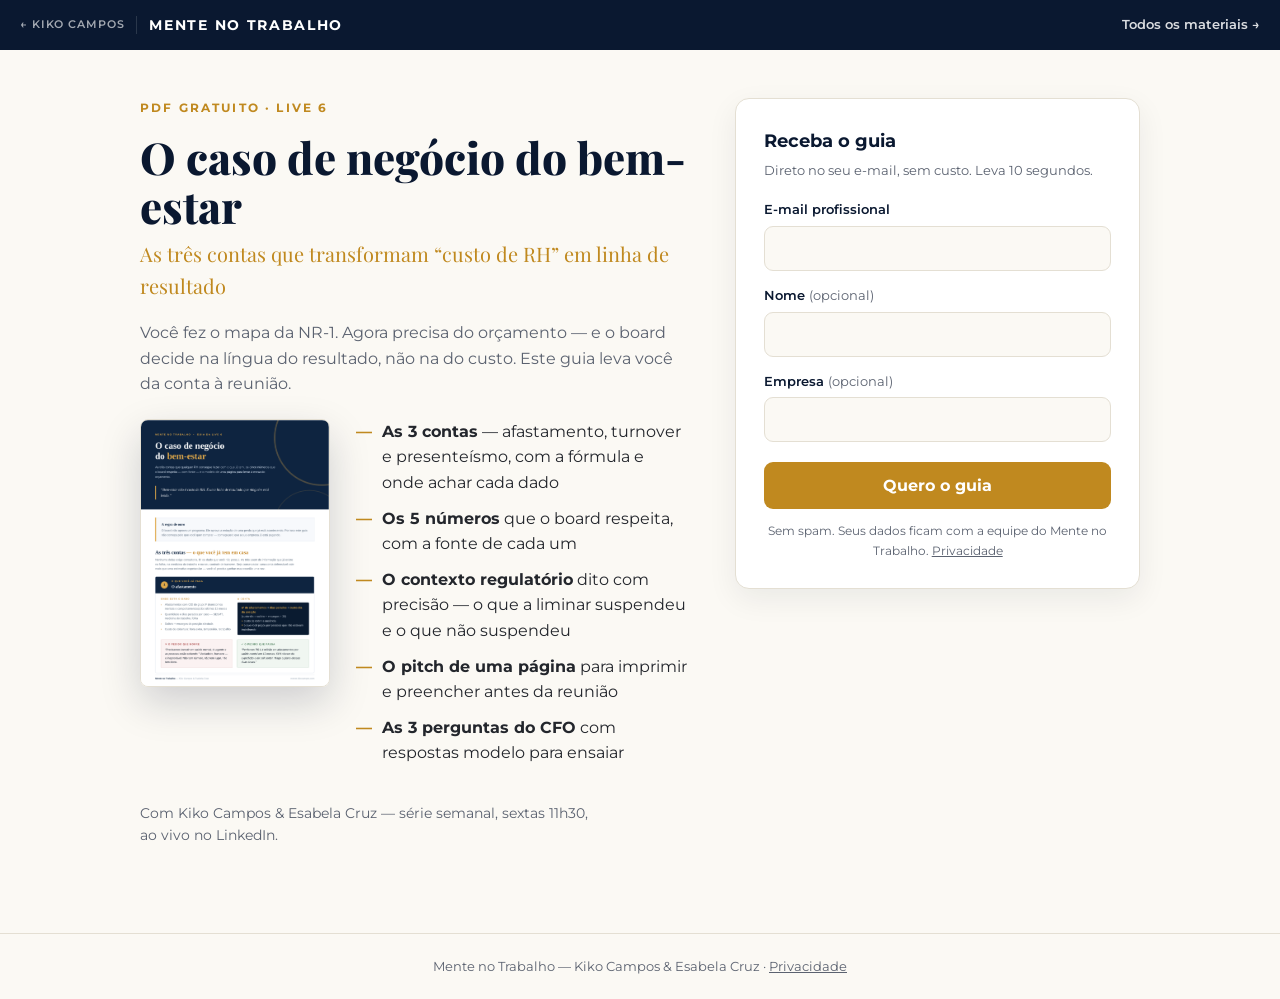
==== commit 2e7d3103: "Volta ao visual anterior, a pedido do Kiko (mesmo movimento do kikocampos.com); mantém a imagem de c" ====
--- a/captura-caso-de-negocio.html
+++ b/captura-caso-de-negocio.html
@@ -2,7 +2,6 @@
 <html lang="pt-BR">
 <head>
 <meta charset="utf-8">
-<meta name="viewport" content="width=device-width, initial-scale=1">
 <!-- Google Analytics 4 + Consent Mode (LGPD) — ecossistema kikocampos.com -->
 <script async src="https://www.googletagmanager.com/gtag/js?id=G-RD1P3CKLSE"></script>
 <script>
@@ -17,48 +16,87 @@
     'linker': { 'domains': ['kikocampos.com', 'mente.kikocampos.com', 'jovens.kikocampos.com'] }
   });
 </script>
+<meta name="viewport" content="width=device-width, initial-scale=1">
 <title>O caso de negócio do bem-estar · Mente no Trabalho</title>
 <meta name="description" content="As três contas que qualquer RH consegue fazer, os cinco números que o board respeita — com fonte — e o modelo de uma página para levar à mesa do orçamento.">
 <meta property="og:title" content="O caso de negócio do bem-estar — as 3 contas que o board respeita">
 <meta property="og:description" content="As três contas que qualquer RH consegue fazer com o que já tem, os cinco números com fonte e o pitch de uma página para a reunião de orçamento.">
 <meta property="og:image" content="https://mente.kikocampos.com/capa-guia-caso-de-negocio.png">
 <meta property="og:url" content="https://mente.kikocampos.com/captura-caso-de-negocio.html">
-<link rel="icon" type="image/png" sizes="32x32" href="favicon-32.png">
 <link rel="preconnect" href="https://fonts.googleapis.com">
 <link rel="preconnect" href="https://fonts.gstatic.com" crossorigin>
-<link href="https://fonts.googleapis.com/css2?family=Red+Hat+Display:wght@300;400;500;700&family=Red+Hat+Text:wght@400;500;600&display=swap" rel="stylesheet">
-<link rel="stylesheet" href="assets/site.css">
-<link rel="stylesheet" href="assets/mente.css">
+<link href="https://fonts.googleapis.com/css2?family=Montserrat:wght@400;600;700&family=Playfair+Display:wght@700;800&display=swap" rel="stylesheet">
+<style>
+  :root{
+    --navy:#0A1830; --navy2:#16294a; --amber:#C0891F; --amber-l:#E9CD8B;
+    --paper:#FBF9F4; --ink:#23262C; --grey:#5b6270; --line:#E4DFD3;
+  }
+  *{margin:0;padding:0;box-sizing:border-box}
+  body{background:var(--paper);color:var(--ink);font-family:'Montserrat',-apple-system,Segoe UI,Roboto,sans-serif;line-height:1.6}
+  .top{background:var(--navy);color:#fff;padding:14px 20px;display:flex;justify-content:space-between;align-items:center}
+  .top a{color:var(--amber-l);text-decoration:none;font-size:14px;font-weight:600}
+  .brand{font-weight:700;letter-spacing:.06em;font-size:14px}
+  .wrap{max-width:1040px;margin:0 auto;padding:48px 20px 64px;display:grid;grid-template-columns:1.15fr .85fr;gap:48px}
+  @media(max-width:820px){.wrap{grid-template-columns:1fr;padding-top:32px}}
+  .kicker{color:var(--amber);font-weight:700;font-size:12px;letter-spacing:.18em;text-transform:uppercase;margin-bottom:14px}
+  h1{font-family:'Playfair Display',Georgia,serif;font-weight:800;font-size:clamp(30px,4.5vw,44px);line-height:1.12;color:var(--navy);margin-bottom:8px}
+  .sub{font-family:'Playfair Display',serif;font-size:20px;color:var(--amber);margin-bottom:18px}
+  .desc{color:var(--grey);margin-bottom:22px;max-width:52ch}
+  .capa{display:flex;gap:26px;align-items:flex-start;margin-bottom:26px}
+  .capa img{width:190px;border-radius:8px;border:1px solid var(--line);box-shadow:0 16px 40px rgba(10,24,48,.18);display:block}
+  @media(max-width:520px){.capa{flex-direction:column}.capa img{width:100%;max-width:240px}}
+  ul.bene{list-style:none}
+  ul.bene li{padding-left:26px;position:relative;margin-bottom:10px;color:var(--ink)}
+  ul.bene li::before{content:"—";position:absolute;left:0;color:var(--amber);font-weight:700}
+  .card{background:#fff;border:1px solid var(--line);border-radius:14px;padding:28px;box-shadow:0 10px 30px rgba(10,24,48,.07);align-self:start}
+  .card h2{font-size:18px;color:var(--navy);margin-bottom:4px}
+  .card p.note{font-size:13px;color:var(--grey);margin-bottom:18px}
+  label{display:block;font-size:13px;font-weight:600;color:var(--navy);margin:14px 0 6px}
+  label span{font-weight:400;color:var(--grey)}
+  input{width:100%;padding:12px 14px;border:1px solid var(--line);border-radius:9px;font-family:inherit;font-size:15px;background:var(--paper)}
+  input:focus{outline:2px solid var(--amber-l);border-color:var(--amber)}
+  button{width:100%;margin-top:20px;padding:14px;border:0;border-radius:9px;background:var(--amber);color:#fff;font-family:inherit;font-weight:700;font-size:16px;cursor:pointer}
+  button:hover{filter:brightness(1.06)}
+  .priv{font-size:12px;color:var(--grey);margin-top:12px;text-align:center}
+  .priv a{color:var(--grey)}
+  .success{display:none;text-align:center;padding:10px 0}
+  .success h2{font-family:'Playfair Display',serif;color:var(--navy);font-size:24px;margin-bottom:10px}
+  .success p{color:var(--grey);margin-bottom:20px}
+  .success a.dl{display:inline-block;background:var(--amber);color:#fff;text-decoration:none;font-weight:700;padding:14px 26px;border-radius:9px}
+  .success p.nl{font-size:13px;margin-top:18px}
+  .success p.nl a{color:var(--amber);font-weight:600}
+  footer{border-top:1px solid var(--line);padding:22px 20px;text-align:center;font-size:13px;color:var(--grey)}
+
+  /* ===== masthead de retorno (padrão do site) ===== */
+  .top{gap:12px;flex-wrap:wrap}
+  .top .top-l{display:flex;align-items:center;gap:12px;min-width:0}
+  .top a{color:#fff;text-decoration:none}
+  .top .parent{font-size:11px;letter-spacing:.08em;text-transform:uppercase;opacity:.62;
+    padding-right:12px;border-right:1px solid rgba(255,255,255,.22);white-space:nowrap}
+  .top .parent:hover{opacity:1}
+  .top a.brand{font-weight:700;letter-spacing:.12em;color:#fff}
+  .top .back{font-size:12.5px;opacity:.85;white-space:nowrap}
+  .top .back:hover{opacity:1;text-decoration:underline}
+  @media(max-width:520px){.top .parent{font-size:10px}.top .back{font-size:11.5px}}
+
+</style>
 </head>
-<body class="m-cap">
-<aside class="rail" aria-hidden="true">
-  <span class="dot"></span>
-  <span class="rt"><b>Kiko Campos</b> — Cultura vira comportamento. Comportamento vira resultado.</span>
-  <span class="rt">kikocampos.com</span>
-</aside>
-
-<nav><div class="wrap navin">
-  <a class="brand" href="https://kikocampos.com/index.html"><span class="dot"></span>kiko campos</a>
-  <button class="navtoggle" type="button" aria-label="Abrir menu" aria-expanded="false" onclick="var o=document.body.classList.toggle('navopen');this.setAttribute('aria-expanded',o)">☰</button>
-  <div class="links">
-    <a href="https://kikocampos.com/palestras.html">Palestras</a><a href="https://kikocampos.com/programas.html">Programas</a><a href="https://kikocampos.com/advisory.html">Advisory</a><div class="dd"><button type="button" aria-haspopup="true" onclick="this.parentNode.classList.toggle('open')">Conteúdo &amp; Pesquisa</button><div class="menu"><a href="https://mente.kikocampos.com" aria-current="page">Mente no Trabalho<small>Série semanal e newsletter</small></a><a href="https://jovens.kikocampos.com">Pesquisa Jovens Talentos<small>4.991 estagiários ouvidos no Brasil</small></a><a href="https://kikocampos.com/seucodigo/index.html">Seu Código<small>Comece em 3 minutos</small></a><a href="https://kikocampos.com/manifesto.html">Manifesto</a></div></div><a href="https://kikocampos.com/cultura-como-sistema/index.html">Case</a><a href="https://kikocampos.com/livro.html">Livro</a><a href="https://kikocampos.com/sobre.html">Sobre</a>
-    <a class="btn btn-n" href="https://kikocampos.com/index.html#contato">Fale comigo&nbsp;↗</a>
+<body>
+<div class="top">
+  <div class="top-l">
+    <a class="parent" href="https://kikocampos.com">&larr; kiko campos</a>
+    <a class="brand" href="/">MENTE NO TRABALHO</a>
   </div>
-</div></nav>
-<div class="mbar"><div class="wrap mbar-in">
-  <a class="mbrand" href="index.html">Mente no Trabalho <span>· série com Kiko Campos &amp; Esabela Cruz</span></a>
-  <div class="mlinks"><a href="index.html#ultima">Última live</a><a href="index.html#lives">Acervo</a><a href="index.html#clipes">Clipes</a><a href="index.html#materiais" aria-current="page">Biblioteca</a><a href="captura-workbook-temporada1.html">Workbook</a><a class="mnl" href="https://www.linkedin.com/build-relation/newsletter-follow?entityUrn=6888852094439198720" target="_blank" rel="noopener">Inscrever na newsletter&nbsp;↗</a></div>
-</div></div>
-
-<main>
-<section class="capg"><div class="wrap"><div class="grid">
-  <div class="cap-l">
-    <span class="label">PDF gratuito · Live 6</span>
-    <h1>O caso de negócio do <span class="nowrap">bem-estar</span></h1>
+  <a class="back" href="/#materiais">Todos os materiais &rarr;</a>
+</div>
+<div class="wrap">
+  <div>
+    <div class="kicker">PDF GRATUITO · LIVE 6</div>
+    <h1>O caso de negócio do bem-estar</h1>
     <div class="sub">As três contas que transformam “custo de RH” em linha de resultado</div>
     <p class="desc">Você fez o mapa da NR-1. Agora precisa do orçamento — e o board decide na língua do resultado, não na do custo. Este guia leva você da conta à reunião.</p>
     <div class="capa">
-      <img width="911" height="1288" src="capa-guia-caso-de-negocio.webp" srcset="capa-guia-caso-de-negocio-800.webp 800w, capa-guia-caso-de-negocio.webp 911w" sizes="(max-width:900px) 100vw, 50vw" alt="Capa do guia O caso de negócio do bem-estar">
+      <img src="capa-guia-caso-de-negocio.png" alt="Capa do guia O caso de negócio do bem-estar">
       <ul class="bene">
         <li><b>As 3 contas</b> — afastamento, turnover e presenteísmo, com a fórmula e onde achar cada dado</li>
         <li><b>Os 5 números</b> que o board respeita, com a fonte de cada um</li>
@@ -67,49 +105,32 @@
         <li><b>As 3 perguntas do CFO</b> com respostas modelo para ensaiar</li>
       </ul>
     </div>
-    <p class="desc small">Com Kiko Campos &amp; Esabela Cruz — série semanal, sextas 11h30, ao vivo no LinkedIn.</p>
+    <p class="desc" style="font-size:14px">Com Kiko Campos &amp; Esabela Cruz — série semanal, sextas 11h30, ao vivo no LinkedIn.</p>
   </div>
-  <aside class="cap-card">
+  <div class="card">
     <div id="formBox">
       <h2>Receba o guia</h2>
       <p class="note">Direto no seu e-mail, sem custo. Leva 10 segundos.</p>
-      <form data-live="1" id="capForm" novalidate>
+      <form id="capForm" novalidate>
         <label for="email">E-mail profissional</label>
         <input id="email" name="email" type="email" required autocomplete="email">
         <label for="nome">Nome <span>(opcional)</span></label>
         <input id="nome" name="nome" type="text" autocomplete="name">
         <label for="empresa">Empresa <span>(opcional)</span></label>
         <input id="empresa" name="empresa" type="text" autocomplete="organization">
-        <button class="btn btn-p" type="submit">Quero o guia</button>
-      <div data-msg></div>
+        <button type="submit">Quero o guia</button>
       </form>
       <p class="priv">Sem spam. Seus dados ficam com a equipe do Mente no Trabalho. <a href="https://kikocampos.com/privacidade.html">Privacidade</a></p>
     </div>
     <div class="success" id="successBox">
       <h2>Aqui está o seu guia.</h2>
       <p>Bom uso — e leve para a sua próxima reunião de orçamento.</p>
-      <a class="btn btn-p dl" id="dlLink" href="Guia_O_Caso_de_Negocio_do_BemEstar.pdf" download>Baixar o guia (PDF)</a>
-      <p class="nl">O aprofundamento semanal chega pela newsletter.<br><a href="https://www.linkedin.com/build-relation/newsletter-follow?entityUrn=6888852094439198720" target="_blank" rel="noopener">Assinar a Humanize-se&nbsp;↗</a></p>
+      <a class="dl" id="dlLink" href="Guia_O_Caso_de_Negocio_do_BemEstar.pdf" download>Baixar o guia (PDF)</a>
+      <p class="nl">O aprofundamento semanal chega pela newsletter.<br><a href="https://www.linkedin.com/build-relation/newsletter-follow?entityUrn=6888852094439198720" target="_blank" rel="noopener">Assinar a Humanize-se →</a></p>
     </div>
-  </aside>
-</div></div></section>
-</main>
-<footer id="ecossistema"><div class="wrap">
-  <div class="mfoot">Mente no Trabalho — Kiko Campos &amp; Esabela Cruz · <a href="https://kikocampos.com/privacidade.html" >Privacidade</a></div>
-  <div class="footgrid">
-    <div class="fcol"><a class="brand" href="https://kikocampos.com/index.html" style="padding:0"><span class="dot"></span>kiko campos</a>
-      <p>Liderança executiva e transformação cultural. Cultura como sistema vivo, integrado e mensurável.</p></div>
-    <div class="fcol"><div class="fh">Serviços</div>
-      <a href="https://kikocampos.com/palestras.html">Palestras e Keynotes</a><a href="https://kikocampos.com/keynote-ia.html">Keynote · A IA sentou primeiro</a><a href="https://kikocampos.com/palestras/nr-1/index.html">Palestra · NR-1 e saúde mental</a><a href="https://kikocampos.com/programas.html">Programas e Projetos</a><a href="https://kikocampos.com/advisory.html">Advisory</a><a href="https://kikocampos.com/index.html#contato">Fale comigo</a></div>
-    <div class="fcol"><div class="fh">Conteúdo e pesquisa</div>
-      <a href="https://mente.kikocampos.com">Mente no Trabalho · série e newsletter</a><a href="https://jovens.kikocampos.com">Pesquisa Jovens Talentos · 4.991 estagiários</a><a href="https://kikocampos.com/seucodigo/index.html">Seu Código · comece em 3 minutos</a><a href="https://kikocampos.com/cultura-como-sistema/index.html">Case Cultura</a><a href="https://kikocampos.com/livro.html">O Novo Código da Mudança</a><a href="https://kikocampos.com/manifesto.html">Manifesto</a></div>
-    <div class="fcol"><div class="fh">Contato</div>
-      <a href="mailto:kiko@kikocampos.com">kiko@kikocampos.com</a><a href="https://www.linkedin.com/in/kikocampos">LinkedIn</a><a href="https://kikocampos.com/privacidade.html">Política de Privacidade</a><a href="https://kikocampos.com/sobre.html">Sobre</a></div>
   </div>
-  <div class="fbase">© 2026 Kiko Campos. Todos os direitos reservados.</div>
-</div></footer>
-<script src="assets/site.js"></script>
-
+</div>
+<footer>Mente no Trabalho — Kiko Campos &amp; Esabela Cruz · <a href="https://kikocampos.com/privacidade.html" style="color:inherit">Privacidade</a></footer>
 <script>
   /* ====================================================================
      RASTREIO POR MATERIAL
@@ -143,7 +164,7 @@
     var email = document.getElementById('email').value.trim();
     if(!email || email.indexOf('@') < 1){
       var e = document.getElementById('email');
-      e.style.borderColor = '#FF4A12'; e.focus(); return;
+      e.style.borderColor = '#C0891F'; e.focus(); return;
     }
     var body = new URLSearchParams();
     body.append(GFORM.email, email);
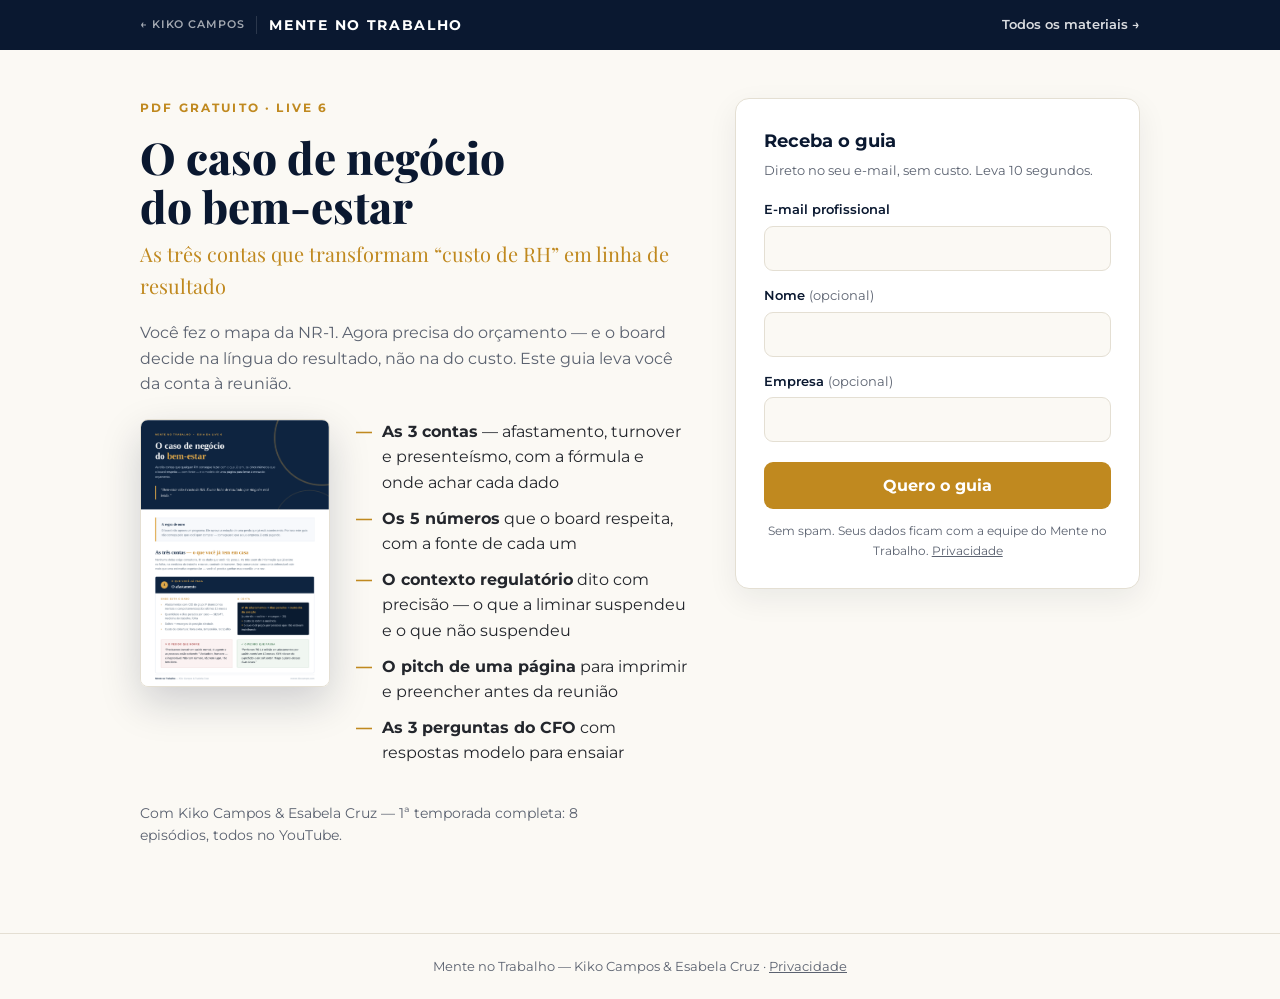
==== commit 01426d85: "Certificação: chips sem deslizar, capturas sem live futura, nav alinhada, atalho para o formulário n" ====
--- a/captura-caso-de-negocio.html
+++ b/captura-caso-de-negocio.html
@@ -79,6 +79,14 @@
   .top .back:hover{opacity:1;text-decoration:underline}
   @media(max-width:520px){.top .parent{font-size:10px}.top .back{font-size:11.5px}}
 
+
+  /* certificação 25/10 */
+  .top a.brand{white-space:nowrap}
+  h1,h2{text-wrap:balance}
+  @media(min-width:1041px){.top{padding-left:calc((100% - 1040px)/2 + 20px)!important;padding-right:calc((100% - 1040px)/2 + 20px)!important}}
+
+  .jump{display:none}
+  @media(max-width:860px){.jump{display:inline-block;margin:14px 0 6px;padding:12px 20px;border-radius:999px;background:var(--amber,#F2B33D);color:#1a1205;font-weight:700;text-decoration:none;font-size:15px}}
 </style>
 </head>
 <body>
@@ -87,14 +95,15 @@
     <a class="parent" href="https://kikocampos.com">&larr; kiko campos</a>
     <a class="brand" href="/">MENTE NO TRABALHO</a>
   </div>
-  <a class="back" href="/#materiais">Todos os materiais &rarr;</a>
+  <a class="back" href="/#materiais">Todos os materiais &rarr;</a>
 </div>
 <div class="wrap">
   <div>
     <div class="kicker">PDF GRATUITO · LIVE 6</div>
-    <h1>O caso de negócio do bem-estar</h1>
+    <h1>O caso de negócio do bem‑estar</h1>
     <div class="sub">As três contas que transformam “custo de RH” em linha de resultado</div>
-    <p class="desc">Você fez o mapa da NR-1. Agora precisa do orçamento — e o board decide na língua do resultado, não na do custo. Este guia leva você da conta à reunião.</p>
+    <a class="jump" href="#receber">Receber o guia&nbsp;↓</a>
+    <p class="desc">Você fez o mapa da NR‑1. Agora precisa do orçamento — e o board decide na língua do resultado, não na do custo. Este guia leva você da conta à reunião.</p>
     <div class="capa">
       <img src="capa-guia-caso-de-negocio.png" alt="Capa do guia O caso de negócio do bem-estar">
       <ul class="bene">
@@ -105,9 +114,9 @@
         <li><b>As 3 perguntas do CFO</b> com respostas modelo para ensaiar</li>
       </ul>
     </div>
-    <p class="desc" style="font-size:14px">Com Kiko Campos &amp; Esabela Cruz — série semanal, sextas 11h30, ao vivo no LinkedIn.</p>
+    <p class="desc" style="font-size:14px">Com Kiko Campos &amp; Esabela Cruz — 1ª temporada completa: 8 episódios, todos no YouTube.</p>
   </div>
-  <div class="card">
+  <div class="card" id="receber">
     <div id="formBox">
       <h2>Receba o guia</h2>
       <p class="note">Direto no seu e-mail, sem custo. Leva 10 segundos.</p>
@@ -126,7 +135,7 @@
       <h2>Aqui está o seu guia.</h2>
       <p>Bom uso — e leve para a sua próxima reunião de orçamento.</p>
       <a class="dl" id="dlLink" href="Guia_O_Caso_de_Negocio_do_BemEstar.pdf" download>Baixar o guia (PDF)</a>
-      <p class="nl">O aprofundamento semanal chega pela newsletter.<br><a href="https://www.linkedin.com/build-relation/newsletter-follow?entityUrn=6888852094439198720" target="_blank" rel="noopener">Assinar a Humanize-se →</a></p>
+      <p class="nl">O aprofundamento semanal chega pela newsletter.<br><a href="https://www.linkedin.com/build-relation/newsletter-follow?entityUrn=6888852094439198720" target="_blank" rel="noopener">Assinar a Humanize-se →</a></p>
     </div>
   </div>
 </div>
